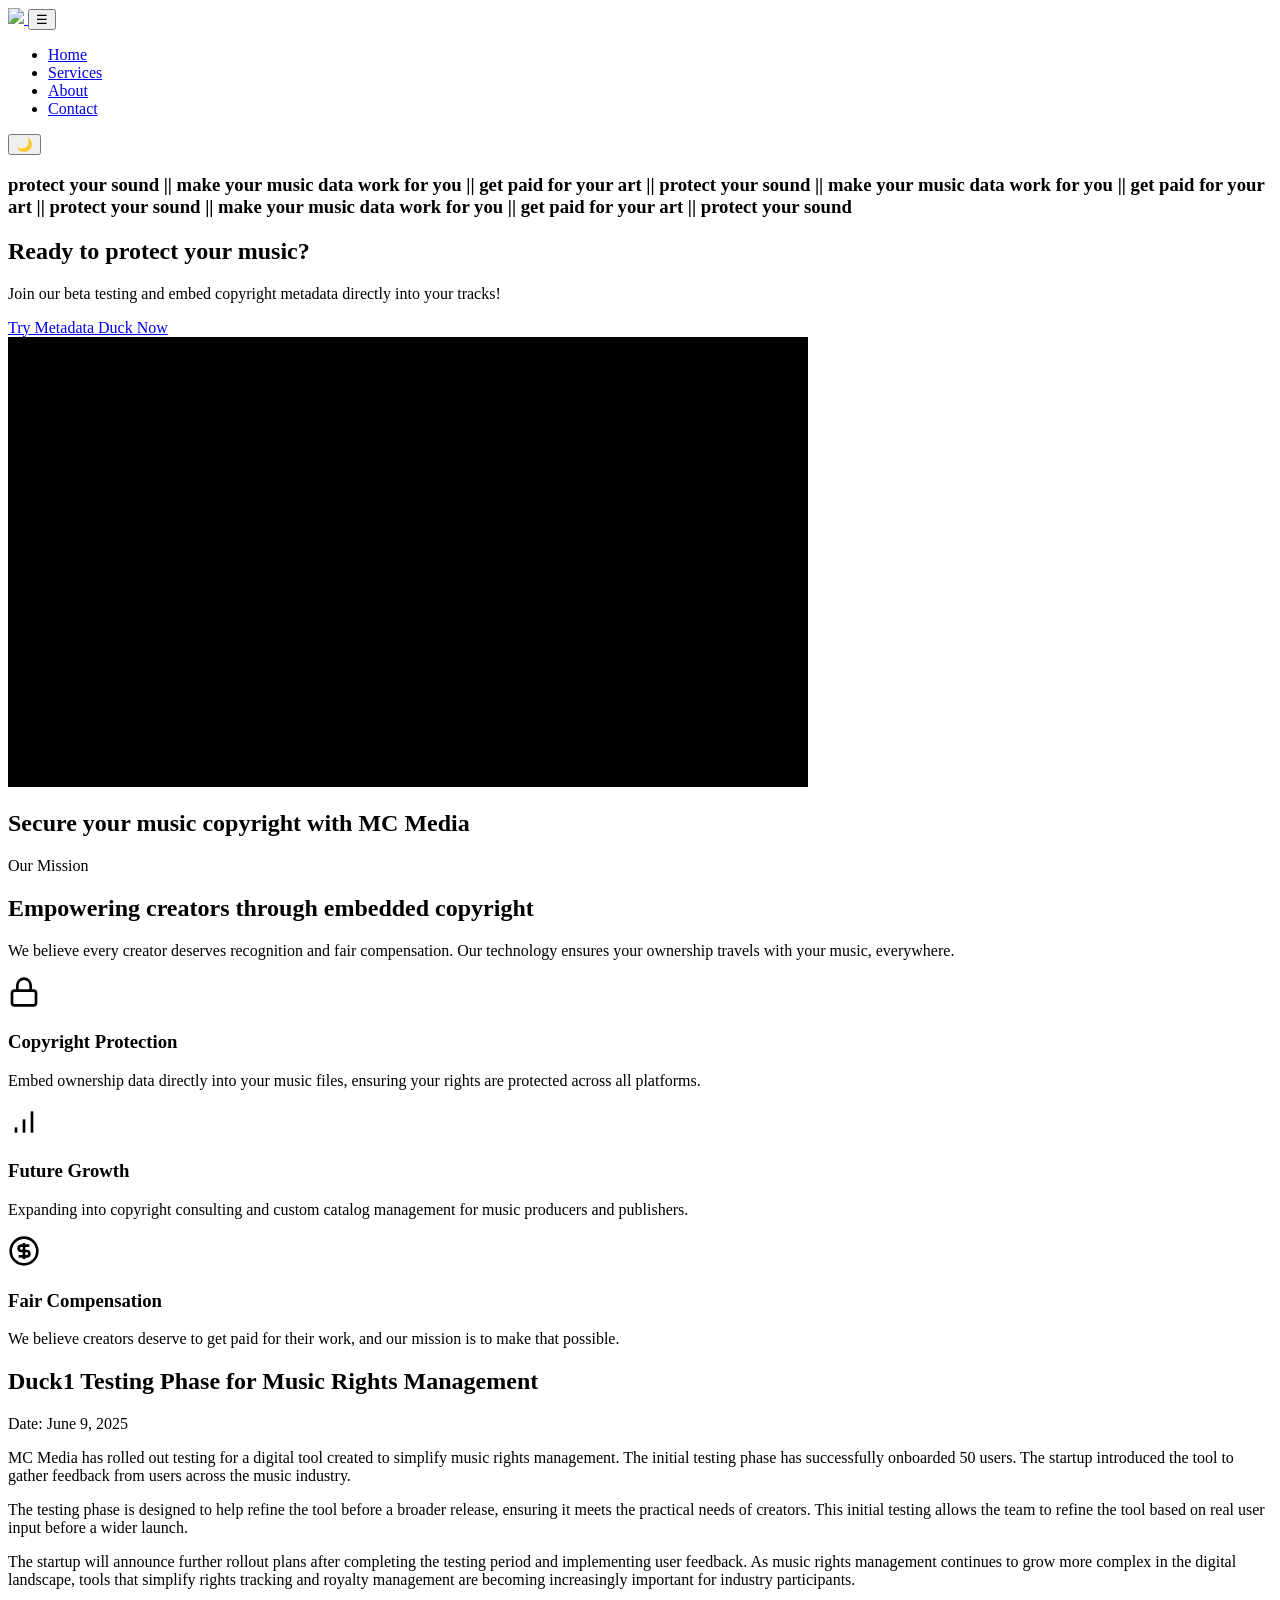
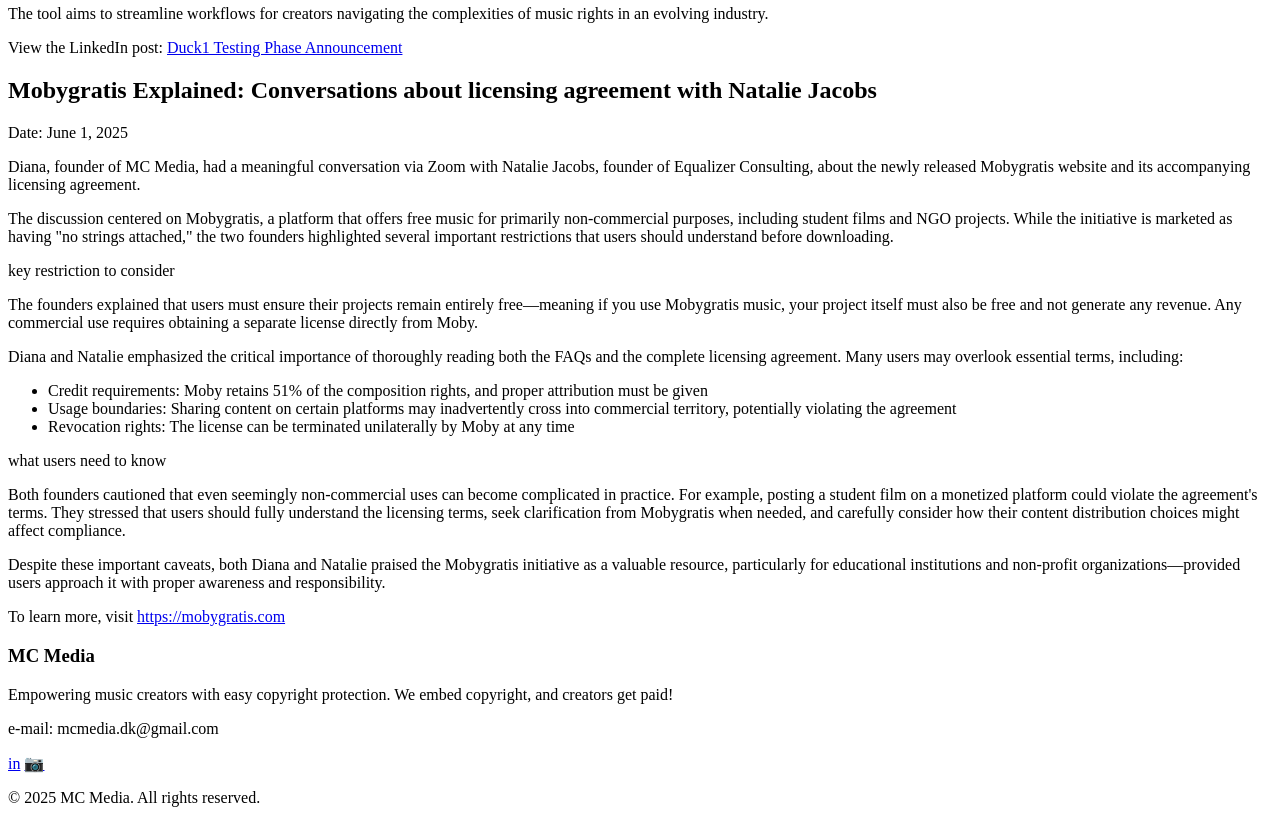
==== index.html @ a7edbc84 "Update index.html updated dynamic bar's text" ====
<!DOCTYPE html>
<html>
<head>
<meta charset="UTF-8"/>
<meta name="viewport" content="width=device-width, initial-scale=1.0"/>
<link rel="stylesheet" href="style.css"/>
<title>Home - MC Media</title>
<script>
  (function() {
    const savedTheme = localStorage.getItem('theme') || 'dark';
    if (savedTheme === 'light') {
      document.documentElement.classList.add('light-mode');
    }
  })();
</script>
</head>
<body class="spa-mode">
    <nav>
        <div class="nav-container">
            <a href="index.html" class="logo" id="logoLink">
                <img src="images/mcmedialogo.png" class="logo-image">
            </a>
            <button class="mobile-menu-btn" aria-label="Toggle menu">&#9776;</button>
            <div class="nav-right">
                <ul class="nav-links">
                    <li><a href="index.html" class="nav-link active" data-page="home">Home</a></li>
                    <li><a href="pages/services.html" class="nav-link">Services</a></li>
                    <li><a href="pages/about.html" class="nav-link">About</a></li>
                    <li><a href="pages/contact.html" class="nav-link">Contact</a></li>
                </ul>
                <button id="themeToggle">🌙</button>
            </div>
        </div>
    </nav>

    <!-- Sticky Banner with Animation -->
    <div class="sticky-banner">
        <h3>protect your sound || make your music data work for you || get paid for your art || protect your sound || make your music data work for you || get paid for your art || protect your sound || make your music data work for you || get paid for your art || protect your sound </h3>
    </div>

    <!-- Home Page -->
    <section id="home" class="page-section active">
        <!-- App Banner Section -->
        <div class="app-banner app-banner-top">
            <div class="app-banner-content">
                <h2>Ready to protect your music?</h2>
                <p> Join our beta testing and embed copyright metadata directly into your tracks!</p>
                <a href="https://app.mcmedia.tech" class="app-banner-btn" target="_blank">Try Metadata Duck Now</a>
            </div>
        </div>

        <!-- Main Hero with Video -->
        <div class="main-hero" id="mainHero">
            <!-- Video Background - NO CONTROLS -->
            <video 
                id="heroVideo"
                class="hero-video-background"
                autoplay
                loop 
                playsinline
                preload="auto"
                muted
                defaultMuted
                webkit-playsinline
                x5-playsinline
                poster="data:image/svg+xml,%3Csvg xmlns='http://www.w3.org/2000/svg' width='800' height='450' viewBox='0 0 800 450'%3E%3Crect width='800' height='450' fill='%23000'/%3E%3C/svg%3E"
            >
                <source src="https://raw.githubusercontent.com/marycrisostomo/mc-media-website/main/INTRO_RAW.mp4" type="video/mp4">
                <source src="https://github.com/marycrisostomo/mc-media-website/raw/main/INTRO_RAW.mp4" type="video/mp4">
                <source src="https://assets.codepen.io/3364143/710-2.mp4" type="video/mp4">
                Your browser does not support the video tag.
            </video>
            
            <!-- Video Text Overlay -->
            <div class="video-text-overlay">
                <h2>
                    <span class="line1">Secure your music</span>
                    <span class="line2">copyright with MC Media</span>
                </h2>
            </div>
            
            <!-- Video Fallback Content -->
            <div class="video-fallback" id="videoFallback">
                <!-- Empty fallback - no text content -->
            </div>
            
            <!-- Video Overlay -->
            <div class="video-overlay"></div>
        </div>

        <!-- Improved Mission Section -->
        <div class="mission-section-new">
            <div class="mission-container-new">
                <div class="mission-intro">
                    <span class="mission-label">Our Mission</span>
                    <h2>Empowering creators through embedded copyright</h2>
                    <p class="mission-subtitle">We believe every creator deserves recognition and fair compensation. Our technology ensures your ownership travels with your music, everywhere.</p>
                </div>
                <div class="mission-features">
                    <div class="mission-feature">
                        <div class="feature-icon-wrapper">
                            <svg width="32" height="32" viewBox="0 0 24 24" fill="none" stroke="currentColor" stroke-width="2">
                                <rect x="3" y="11" width="18" height="11" rx="2" ry="2"></rect>
                                <path d="M7 11V7a5 5 0 0 1 10 0v4"></path>
                            </svg>
                        </div>
                        <div class="feature-content">
                            <h3>Copyright Protection</h3>
                            <p>Embed ownership data directly into your music files, ensuring your rights are protected across all platforms.</p>
                        </div>
                    </div>
                    <div class="mission-feature">
                        <div class="feature-icon-wrapper">
                            <svg width="32" height="32" viewBox="0 0 24 24" fill="none" stroke="currentColor" stroke-width="2">
                                <line x1="12" y1="20" x2="12" y2="10"></line>
                                <line x1="18" y1="20" x2="18" y2="4"></line>
                                <line x1="6" y1="20" x2="6" y2="16"></line>
                            </svg>
                        </div>
                        <div class="feature-content">
                            <h3>Future Growth</h3>
                            <p>Expanding into copyright consulting and custom catalog management for music producers and publishers.</p>
                        </div>
                    </div>
                    <div class="mission-feature">
                        <div class="feature-icon-wrapper">
                            <svg width="32" height="32" viewBox="0 0 24 24" fill="none" stroke="currentColor" stroke-width="2">
                                <circle cx="12" cy="12" r="10"></circle>
                                <path d="M16 8h-6a2 2 0 1 0 0 4h4a2 2 0 1 1 0 4H8"></path>
                                <path d="M12 18V6"></path>
                            </svg>
                        </div>
                        <div class="feature-content">
                            <h3>Fair Compensation</h3>
                            <p>We believe creators deserve to get paid for their work, and our mission is to make that possible.</p>
                        </div>
                    </div>
                </div>
            </div>
        </div>

        <!-- Cassette Tape Section with Extended Black Background (HIDDEN) -->
        <div class="cassette-section" style="display: none;">
            <div class="cassette-container">
                <div class="cassette-player">
                    <!-- White Label with Filter Buttons -->
                    <div class="cassette-label">
                        <div class="cassette-controls">
                        <button class="cassette-button active" data-category="all">All</button>
                        <button class="cassette-button" data-category="blog">Blog</button>
                        <button class="cassette-button" data-category="projects">Projects</button>
                        <button class="cassette-button" data-category="talks">Talks</button>
                    </div>
                    </div>

                    <!-- No Content Messages -->
                    <div id="noBlogMessage" class="no-content-message">
                        <h3>No blog content available yet</h3>
                        <p>Check back soon for blog posts and articles.</p>
                    </div>

                    <div id="noProjectsMessage" class="no-content-message">
                        <h3>No projects content available yet</h3>
                        <p>Check back soon for project updates.</p>
                    </div>

                    <div id="noTalksMessage" class="no-content-message">
                        <h3>No talks content available yet</h3>
                        <p>Check back soon for talks and presentations.</p>
                    </div>

                    <!-- Cassette Content - Tracks (REMOVED PODCAST AND SYMPHONIC) -->
                    <div class="cassette-content">
                        <!-- Projects Content -->
                        <div class="cassette-track projects-content" data-target="duck1">
                            <div class="track-number">1</div>
                            <div class="track-info">
                                <h3>Duck1 Testing Phase for Music Rights Management</h3>
                                <p>Our latest project enters testing phase</p>
                            </div>
                            <span class="track-category">Projects</span>
                        </div>

                        <!-- Talks Content -->
                        <div class="cassette-track talks-content" data-target="mobygratis">
                            <div class="track-number">2</div>
                            <div class="track-info">
                                <h3>Mobygratis Explained: Conversations about licensing agreement with Natalie Jacobs</h3>
                                <p>Understanding creative commons in music</p>
                            </div>
                            <span class="track-category">Talks</span>
                        </div>
                    </div>
                </div>
            </div>
        </div>

        
    </section>


    <!-- Duck1 Testing Page -->
    <section id="duck1" class="page-section">
        <div class="duck1-page">
            <div class="duck1-header">
                <h1 class="duck1-title">Duck1 Testing Phase for Music Rights Management</h1>
                <div class="duck1-date">Date: June 9, 2025</div>
            </div>

            <div class="duck1-content">
                <div class="duck1-article">
                    <p>MC Media has rolled out testing for a digital tool created to simplify music rights management. The initial testing phase has successfully onboarded 50 users. The startup introduced the tool to gather feedback from users across the music industry.</p>
                    
                    <p>The testing phase is designed to help refine the tool before a broader release, ensuring it meets the practical needs of creators. This initial testing allows the team to refine the tool based on real user input before a wider launch.</p>
                    
                    <p>The startup will announce further rollout plans after completing the testing period and implementing user feedback. As music rights management continues to grow more complex in the digital landscape, tools that simplify rights tracking and royalty management are becoming increasingly important for industry participants.</p>
                    
                    <p>The tool aims to streamline workflows for creators navigating the complexities of music rights in an evolving industry.</p>
                    
                    <div class="linkedin-fallback">
                        <p>View the LinkedIn post: <a href="https://www.linkedin.com/posts/mcmedia-dk_musicrights-duck1-prototypetesting-activity-7337811294814662656-rbC1/?utm_source=share&utm_medium=member_desktop&rcm=ACoAADw4yCEBu9CLEKV_OvQoh8YBkyJTYCiERP8" target="_blank">Duck1 Testing Phase Announcement</a></p>
                    </div>
                </div>
            </div>
    </section>

    <!-- Mobygratis Page -->
    <section id="mobygratis" class="page-section">
        <div class="mobygratis-page">
            <div class="mobygratis-header">
                <h1 class="mobygratis-title">Mobygratis Explained: Conversations about licensing agreement with Natalie Jacobs</h1>
                <div class="mobygratis-date">Date: June 1, 2025</div>
            </div>

            <div class="mobygratis-content">
                <div class="mobygratis-article">
                    <p>Diana, founder of MC Media, had a meaningful conversation via Zoom with Natalie Jacobs, founder of Equalizer Consulting, about the newly released Mobygratis website and its accompanying licensing agreement.</p>
                    
                    <p>The discussion centered on Mobygratis, a platform that offers free music for primarily non-commercial purposes, including student films and NGO projects. While the initiative is marketed as having "no strings attached," the two founders highlighted several important restrictions that users should understand before downloading.</p>
                    
                    <div class="section-heading">key restriction to consider</div>
                    
                    <p>The founders explained that users must ensure their projects remain entirely free—meaning if you use Mobygratis music, your project itself must also be free and not generate any revenue. Any commercial use requires obtaining a separate license directly from Moby.</p>
                    
                    <p>Diana and Natalie emphasized the critical importance of thoroughly reading both the FAQs and the complete licensing agreement. Many users may overlook essential terms, including:</p>
                    
                    <ul>
                        <li>Credit requirements: Moby retains 51% of the composition rights, and proper attribution must be given</li>
                        <li>Usage boundaries: Sharing content on certain platforms may inadvertently cross into commercial territory, potentially violating the agreement</li>
                        <li>Revocation rights: The license can be terminated unilaterally by Moby at any time</li>
                    </ul>
                    
                    <div class="section-heading">what users need to know</div>
                    
                    <p>Both founders cautioned that even seemingly non-commercial uses can become complicated in practice. For example, posting a student film on a monetized platform could violate the agreement's terms. They stressed that users should fully understand the licensing terms, seek clarification from Mobygratis when needed, and carefully consider how their content distribution choices might affect compliance.</p>
                    
                    <p>Despite these important caveats, both Diana and Natalie praised the Mobygratis initiative as a valuable resource, particularly for educational institutions and non-profit organizations—provided users approach it with proper awareness and responsibility.</p>
                    
                    <p class="mobygratis-link">To learn more, visit <a href="https://mobygratis.com" target="_blank">https://mobygratis.com</a></p>
                </div>
            </div>
          
    </section>

        <!-- Footer -->
        <div class="white-footer">
            <div class="footer-content">
                <div class="footer-about">
                    <h3>MC Media</h3>
                    <p>Empowering music creators with easy copyright protection. We embed copyright, and creators get paid!</p>
                    <p>e-mail: mcmedia.dk@gmail.com</p>
                    <div class="social-links">
                        <a href="https://www.linkedin.com/company/mcmedia-dk/posts/?feedView=all" target="_blank" aria-label="LinkedIn">in</a>
                        <a href="https://www.instagram.com/musicrightscl" target="_blank" aria-label="Instagram">📷</a>
                    </div>
                </div>
                <div class="footer-bottom">
                    <p>&copy; 2025 MC Media. All rights reserved.</p>
                </div>
            </div>
        </div>


    <!-- Back to Home Button (Hidden on Home Page) -->
    <button class="back-to-home" id="backToHome" style="display: none;">← Back to Home</button>
    <script src="scripts.js"></script>
</body>
</html>
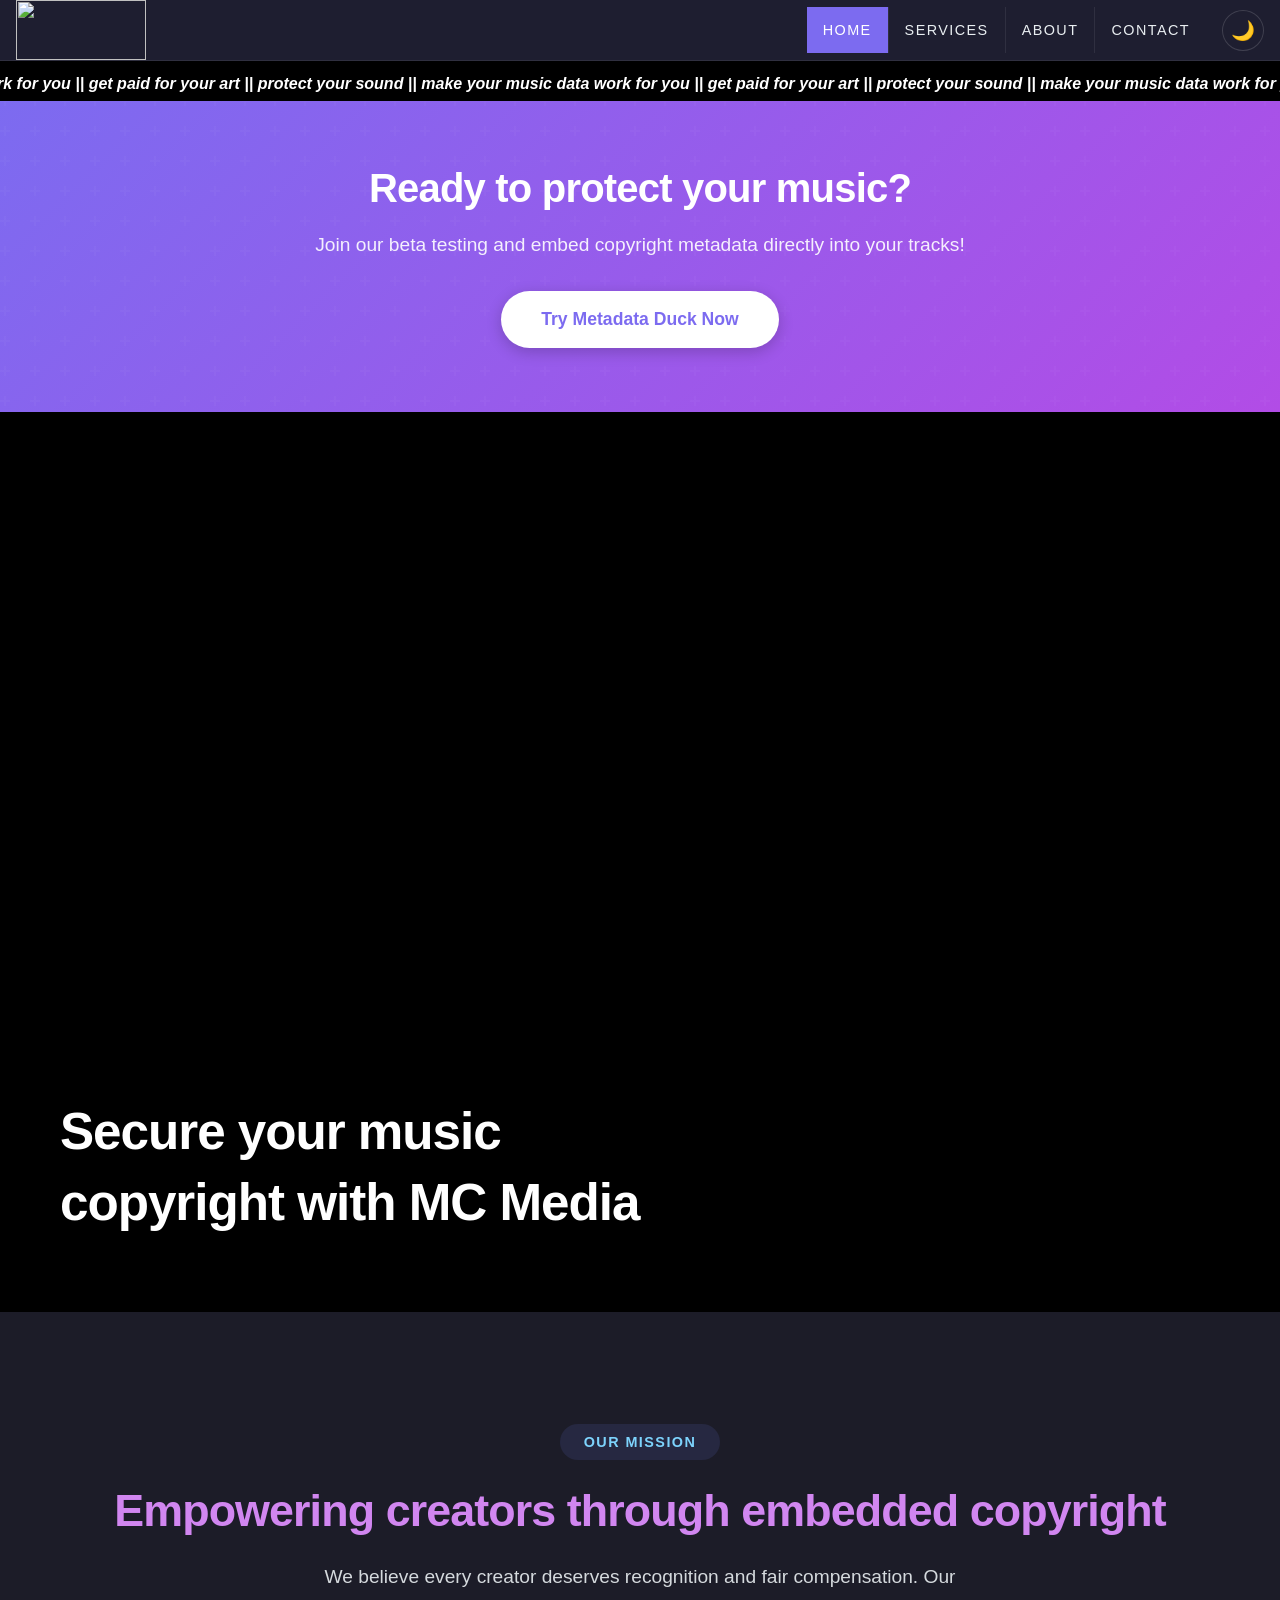
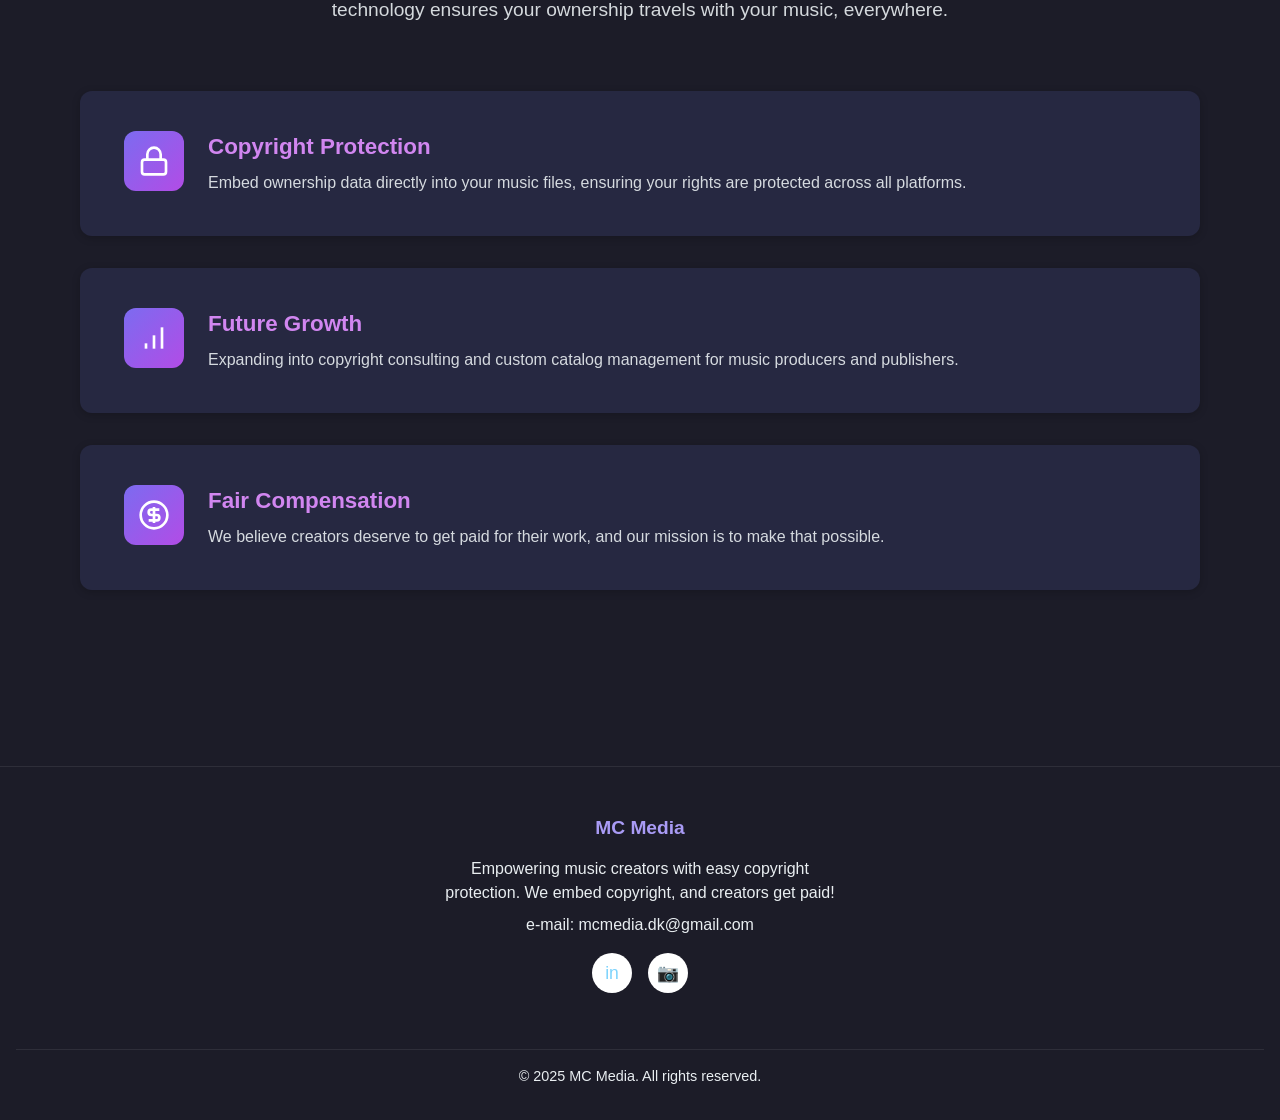
==== commit 49d142e6: "Update index.html adding correct social media icons" ====
--- a/index.html
+++ b/index.html
@@ -4,6 +4,7 @@
 <meta charset="UTF-8"/>
 <meta name="viewport" content="width=device-width, initial-scale=1.0"/>
 <link rel="stylesheet" href="style.css"/>
+<link rel="stylesheet" href="https://cdnjs.cloudflare.com/ajax/libs/font-awesome/6.5.0/css/all.min.css">
 <title>Home - MC Media</title>
 <script>
   (function() {
--- a/style.css
+++ b/style.css
@@ -0,0 +1,2487 @@
+
+       :root {
+            
+    /* ======================================
+                    COLORS
+       ====================================== */
+    --main-color: #1c1c28;
+    --card-color:  #262841;
+    --article-bg-color: #1c1c28;
+    --founder-card-bg-color: #3b3470;
+    --network-logo-bg-color: #e9eef1;
+    /*text*/
+    --text-color:#e9eef1;
+    --bigtitle-color: #d186f0;
+    --title-color:  #a99bf5;
+    --date-color: #7dd3fc;
+    --container-color: #262841;
+    /*buttons*/
+    --button-color: #262841;
+    --button-hover-color: #181526;
+    --button-text-color: #e9eef1;
+    /*links*/
+    --link-color: #262841;
+    --link-a-color: #7dd3fc;
+    --link-a-hover-color: #7c6bf0;
+    /*details*/
+    --divider-color: rgba(233,238,241,0.2);
+    /*borders & shadows*/
+    --border-color: rgba(255,255,255,0.08);
+    --border-color-strong: rgba(255,255,255,0.15);
+    --shadow-card: 0 2px 8px rgba(0,0,0,0.2);
+    --shadow-md: 0 4px 12px rgba(0,0,0,0.25);
+    --shadow-lg: 0 8px 24px rgba(0,0,0,0.3);
+    /*nav*/
+    --nav-bg: #1e1e30;
+    --nav-text: #e9eef1;
+
+
+    /* Variables for light mode */
+body.light-mode {
+    --main-color: #f8f9fc;
+    --card-color: #ffffff;
+    --article-bg-color:#f8f9fc;
+    --founder-card-bg-color: #f0edff;
+    --network-logo-bg-color: #e9eef1;
+    /*text*/
+    --text-color:#1e1b3a;
+    --bigtitle-color: #6d28d9;
+    --title-color:  #4338ca;
+    --date-color: #0369a1;
+    --container-color: #f0edff;
+    /*buttons*/
+    --button-color: #6d28d9;
+    --button-hover-color: #5b21b6;
+    --button-text-color: #ffffff;
+    /*links*/
+    --link-color: #1e1b3a;
+    --link-a-color: #2563eb;
+    --link-a-hover-color: #7c6bf0;
+    /*details*/
+    --divider-color: rgba(0,0,0,0.1);
+    /*borders & shadows*/
+    --border-color: rgba(0,0,0,0.08);
+    --border-color-strong: rgba(0,0,0,0.12);
+    --shadow-card: 0 1px 3px rgba(0,0,0,0.06), 0 1px 2px rgba(0,0,0,0.04);
+    --shadow-md: 0 4px 12px rgba(0,0,0,0.08);
+    --shadow-lg: 0 8px 24px rgba(0,0,0,0.1);
+    /*nav*/
+    --nav-bg: #ffffff;
+    --nav-text: #1e1b3a;
+}
+
+/* Style du bouton theme toggle */
+#themeToggle {
+    background: none;
+    border: 1px solid var(--border-color-strong);
+    font-size: 1.2rem;
+    cursor: pointer;
+    padding: 0.5rem;
+    border-radius: 50%;
+    transition: all 0.3s ease;
+    margin-left: 1rem;
+}
+
+#themeToggle:hover {
+    background: var(--border-color-strong);
+    transform: scale(1.1);
+}
+
+body.light-mode #themeToggle {
+    border-color: var(--border-color-strong);
+}
+
+body.light-mode #themeToggle:hover {
+    background: #f0f0f0;
+}
+
+        }
+        /* ======================================
+            GLOBAL STYLES & RESET
+           ====================================== */
+        * {
+            margin: 0;
+            padding: 0;
+            box-sizing: border-box;
+        }
+
+        body {
+            font-family: 'Helvetica Neue', Helvetica, Arial, sans-serif;
+            background: var(--main-color);
+            color: var(--text-color);
+            line-height: 1.4;
+            overflow-x: hidden;
+        }
+
+        /* ======================================
+           HEADER - NAVIGATION
+           ====================================== */
+    
+           nav {
+            position: fixed;
+            top: 0;
+            width: 100%;
+            background: var(--nav-bg);
+            z-index: 1000;
+            border-bottom: 1px solid var(--border-color);
+            box-shadow: var(--shadow-card);
+        }
+        body.light-mode nav{
+                background: var(--nav-bg);
+            }
+        .nav-container {
+            max-width: 1400px;
+            margin: 0 auto;
+            padding: 0 1rem;
+            display: flex;
+            justify-content: space-between;
+            align-items: center;
+            height: 60px;
+        }
+
+        .nav-right {
+            display: flex;
+            align-items: center;
+            gap: 0;
+        }
+
+        .logo {
+            font-size: 1.4rem;
+            font-weight: 700;
+            color: var(--nav-text);
+            text-decoration: none;
+            letter-spacing: -0.02em;
+        }
+
+        .nav-links {
+            display: flex;
+            list-style: none;
+            gap: 0;
+            margin: 0;
+            padding: 0;
+        }
+
+        .nav-links li {
+            position: relative;
+        }
+
+        .nav-links a {
+            text-decoration: none;
+            color: var(--nav-text);
+            font-weight: 400;
+            font-size: 0.9rem;
+            text-transform: uppercase;
+            letter-spacing: 0.1em;
+            padding: 0.8rem 1rem;
+            display: block;
+            transition: background 0.2s ease, color 0.2s ease;
+            border-left: 1px solid var(--border-color);
+        }
+
+        .nav-links li:first-child a {
+            border-left: none;
+        }
+
+        .nav-links a:hover,
+        .nav-links a.active {
+            background: var(--link-a-hover-color);
+            color: #ffffff;
+        }
+
+        /* Mobile menu button */
+        .mobile-menu-btn {
+            display: none;
+            background: none;
+            border: none;
+            font-size: 1.5rem;
+            cursor: pointer;
+            padding: 0.5rem;
+        }
+
+        /* ======================================
+           MAIN - HERO SECTION
+           ====================================== */
+/* Page sections (for body spa we use the first one system with a single page and for standalone we use display block) */
+
+
+        /* Mode SPA (index.html) */
+     body.spa-mode .page-section {
+        display: none;
+    }
+    body.spa-mode .page-section.active {
+        display: block;
+    }
+
+    /* Mode standalone (autres pages) */
+    body.standalone-mode .page-section {
+        display: block;
+        margin-top: 60px;
+    }
+
+        .main-hero {
+            position: relative;
+            height: 100vh;
+            width: 100%;
+            display: flex;
+            align-items: center;
+            justify-content: center;
+            overflow: hidden;
+            background: #000;
+            margin-top: 0;
+        }
+
+        /* When no banner before hero */
+        .main-hero.with-nav-margin {
+            margin-top: 60px;
+        }
+
+        .hero-video-background {
+            position: absolute;
+            top: 0;
+            left: 0;
+            width: 100%;
+            height: 100%;
+            object-fit: cover;
+            z-index: 1;
+            -webkit-user-select: none;
+            -moz-user-select: none;
+            -ms-user-select: none;
+            user-select: none;
+            -webkit-tap-highlight-color: transparent;
+            pointer-events: none;
+        }
+
+        /* Video Text Overlay - FIXED TO SHOW ONLY 2 LINES */
+        .video-text-overlay {
+            position: absolute;
+            bottom: 80px;
+            left: 60px;
+            color: white;
+            text-align: left;
+            z-index: 4;
+            max-width: 500px;
+        }
+
+        .video-text-overlay h2 {
+            font-size: 3.2rem;
+            font-weight: 700;
+            line-height: 1.1;
+            letter-spacing: -0.02em;
+            text-shadow: 2px 2px 8px rgba(0, 0, 0, 0.7);
+            display: flex;
+            flex-direction: column;
+            white-space: nowrap;
+        }
+
+        .video-text-overlay .line1 {
+            display: block;
+            margin-bottom: 0.3em;
+        }
+
+        .video-text-overlay .line2 {
+            display: block;
+        }
+
+        /* ======================================
+           STICKY BANNER WITH ANIMATION
+           ====================================== */
+        .sticky-banner {
+            text-align: center;
+            margin: 0;
+            padding: 0;
+            background: #000;
+            color: white;
+            height: 41px;
+            display: flex;
+            align-items: center;
+            justify-content: center;
+            overflow: hidden;
+            position: fixed;
+            top: 60px;
+            left: 0;
+            right: 0;
+            z-index: 998;
+            width: 100vw;
+        }
+
+        .sticky-banner h3 {
+            font-size: 1rem;
+            font-weight: 600;
+            margin: 0;
+            font-style: italic;
+            white-space: nowrap;
+            animation: slideRight 20s linear infinite;
+            line-height: 41px;
+            height: 41px;
+            display: block;
+            padding-top: 3px;
+        }
+
+        @keyframes slideRight {
+            0% { transform: translateX(-25%); }
+            100% { transform: translateX(25%); }
+        }
+
+        /* ======================================
+           APP BANNER SECTION
+           ====================================== */
+        .app-banner {
+            background: linear-gradient(135deg, #7c6bf0 0%, #b24ce6 100%);
+            padding: 4rem 2rem;
+            text-align: center;
+            position: relative;
+            overflow: hidden;
+        }
+
+        .app-banner-top {
+            margin-top: 96px;
+        }
+
+       .app-banner-page {
+           margin-top: 55px;
+       }
+
+        .app-banner::before {
+            content: '';
+            position: absolute;
+            top: 0;
+            left: 0;
+            right: 0;
+            bottom: 0;
+            background: url("data:image/svg+xml,%3Csvg width='60' height='60' viewBox='0 0 60 60' xmlns='http://www.w3.org/2000/svg'%3E%3Cg fill='none' fill-rule='evenodd'%3E%3Cg fill='%23ffffff' fill-opacity='0.05'%3E%3Cpath d='M36 34v-4h-2v4h-4v2h4v4h2v-4h4v-2h-4zm0-30V0h-2v4h-4v2h4v4h2V6h4V4h-4zM6 34v-4H4v4H0v2h4v4h2v-4h4v-2H6zM6 4V0H4v4H0v2h4v4h2V6h4V4H6z'/%3E%3C/g%3E%3C/g%3E%3C/svg%3E");
+            opacity: 0.5;
+        }
+
+        .app-banner-content {
+            position: relative;
+            z-index: 1;
+            max-width: 800px;
+            margin: 0 auto;
+        }
+
+        .app-banner h2 {
+            font-size: 2.5rem;
+            font-weight: 700;
+            color: #fff;
+            margin-bottom: 1rem;
+            letter-spacing: -0.02em;
+        }
+
+        .app-banner p {
+            font-size: 1.2rem;
+            color: rgba(255, 255, 255, 0.9);
+            margin-bottom: 2rem;
+        }
+
+        .app-banner-btn {
+            display: inline-block;
+            background: #fff;
+            color: #7c6bf0;
+            padding: 1rem 2.5rem;
+            font-size: 1.1rem;
+            font-weight: 600;
+            text-decoration: none;
+            border-radius: 50px;
+            transition: all 0.3s ease;
+            box-shadow: 0 4px 15px rgba(0, 0, 0, 0.2);
+        }
+
+        .app-banner-btn:hover {
+            transform: translateY(-3px);
+            box-shadow: 0 8px 25px rgba(0, 0, 0, 0.3);
+            background: #f0f0f0;
+        }
+
+        /* ======================================
+           IMPROVED MISSION SECTION - NEW DESIGN
+           ====================================== */
+        .mission-section-new {
+            background: var(--main-color);
+            padding: 7rem 0;
+            width: 100%;
+        }
+
+        .mission-container-new {
+            max-width: 1200px;
+            margin: 0 auto;
+            padding: 0 2.5rem;
+        }
+
+        .mission-intro {
+            text-align: center;
+            margin-bottom: 4rem;
+        }
+
+        .mission-label {
+            display: inline-block;
+            background: var(--card-color);
+            color: var(--link-a-color);
+            padding: 0.5rem 1.5rem;
+            border-radius: 50px;
+            font-size: 0.9rem;
+            font-weight: 600;
+            text-transform: uppercase;
+            letter-spacing: 0.1em;
+            margin-bottom: 1.5rem;
+        }
+
+        .mission-intro h2 {
+            font-size: 2.8rem;
+            font-weight: 700;
+            color: var(--bigtitle-color);
+            margin-bottom: 1.5rem;
+            letter-spacing: -0.02em;
+            line-height: 1.2;
+        }
+
+        .mission-subtitle {
+            font-size: 1.2rem;
+            color: var(--text-color);
+            max-width: 700px;
+            margin: 0 auto;
+            line-height: 1.7;
+            opacity: 0.9;
+        }
+
+        .mission-features {
+            display: flex;
+            flex-direction: column;
+            gap: 2rem;
+        }
+
+        .mission-feature {
+            display: flex;
+            align-items: flex-start;
+            gap: 1.5rem;
+            background: var(--card-color);
+            padding: 2.5rem;
+            border-radius: 12px;
+            transition: all 0.3s ease;
+            border-left: 4px solid transparent;
+            box-shadow: var(--shadow-card);
+        }
+
+        .mission-feature:hover {
+            transform: translateX(10px);
+            border-left-color: var(--link-a-color);
+            box-shadow: var(--shadow-md);
+        }
+
+        .feature-icon-wrapper {
+            flex-shrink: 0;
+            width: 60px;
+            height: 60px;
+            background: linear-gradient(135deg, #7c6bf0 0%, #b24ce6 100%);
+            border-radius: 12px;
+            display: flex;
+            align-items: center;
+            justify-content: center;
+            color: #fff;
+        }
+
+        .feature-content h3 {
+            font-size: 1.4rem;
+            font-weight: 600;
+            color: var(--bigtitle-color);
+            margin-bottom: 0.5rem;
+        }
+
+        .feature-content p {
+            font-size: 1rem;
+            line-height: 1.6;
+            color: var(--text-color);
+            opacity: 0.9;
+        }
+
+        /* ======================================
+           SERVICES PAGE - NEW DESIGN
+           ====================================== */
+        .services-section-new {
+            background: var(--main-color);
+            padding: 7rem 0;
+            width: 100%;
+        }
+
+        .services-container-new {
+            max-width: 1200px;
+            margin: 0 auto;
+            padding: 0 2.5rem;
+        }
+
+        .services-intro {
+            text-align: center;
+            margin-bottom: 4rem;
+        }
+
+        .services-label {
+            display: inline-block;
+            background: var(--card-color);
+            color: var(--link-a-color);
+            padding: 0.5rem 1.5rem;
+            border-radius: 50px;
+            font-size: 0.9rem;
+            font-weight: 600;
+            text-transform: uppercase;
+            letter-spacing: 0.1em;
+            margin-bottom: 1.5rem;
+        }
+
+        .services-intro h2 {
+            font-size: 2.8rem;
+            font-weight: 700;
+            color: var(--bigtitle-color);
+            margin-bottom: 1.5rem;
+            letter-spacing: -0.02em;
+            line-height: 1.2;
+        }
+
+        .services-subtitle {
+            font-size: 1.2rem;
+            color: var(--text-color);
+            max-width: 700px;
+            margin: 0 auto;
+            line-height: 1.7;
+            opacity: 0.9;
+        }
+
+        .services-features {
+            display: flex;
+            flex-direction: column;
+            gap: 2rem;
+        }
+
+        .service-feature {
+            display: flex;
+            align-items: flex-start;
+            gap: 1.5rem;
+            background: var(--card-color);
+            padding: 2.5rem;
+            border-radius: 12px;
+            transition: all 0.3s ease;
+            border-left: 4px solid transparent;
+            box-shadow: var(--shadow-card);
+        }
+
+        .service-feature:hover {
+            transform: translateX(10px);
+            border-left-color: var(--link-a-color);
+            box-shadow: var(--shadow-md);
+        }
+
+        /* ======================================
+           ABOUT PAGE - NEW DESIGN
+           ====================================== */
+        .about-section-new {
+            background: var(--main-color);
+            padding: 7rem 0;
+            width: 100%;
+        }
+
+        .about-container-new {
+            max-width: 1200px;
+            margin: 0 auto;
+            padding: 0 2.5rem;
+        }
+
+        .about-intro {
+            text-align: center;
+            margin-bottom: 3rem;
+        }
+
+        .about-label {
+            display: inline-block;
+            background: var(--card-color);
+            color: var(--link-a-color);
+            padding: 0.5rem 1.5rem;
+            border-radius: 50px;
+            font-size: 0.9rem;
+            font-weight: 600;
+            text-transform: uppercase;
+            letter-spacing: 0.1em;
+            margin-bottom: 1.5rem;
+        }
+
+        .about-intro h2 {
+            font-size: 2.8rem;
+            font-weight: 700;
+            color: var(--bigtitle-color);
+            margin-bottom: 1.5rem;
+            letter-spacing: -0.02em;
+            line-height: 1.2;
+        }
+
+        .about-subtitle {
+            font-size: 1.2rem;
+            color: var(--text-color);
+            max-width: 800px;
+            margin: 0 auto;
+            line-height: 1.7;
+            opacity: 0.9;
+        }
+
+        .about-description {
+            background: var(--card-color);
+            padding: 2.5rem;
+            border-radius: 12px;
+            margin-bottom: 4rem;
+            border-left: 4px solid var(--link-a-color);
+            box-shadow: var(--shadow-card);
+        }
+
+        .about-description p {
+            font-size: 1.1rem;
+            line-height: 1.7;
+            color: var(--text-color);
+        }
+
+        /* ======================================
+           CONTACT PAGE - NEW DESIGN
+           ====================================== */
+        .contact-section-new {
+            background: var(--main-color);
+            padding: 7rem 0;
+            width: 100%;
+        }
+
+        .contact-container-new {
+            max-width: 1200px;
+            margin: 0 auto;
+            padding: 0 2.5rem;
+        }
+
+        .contact-intro {
+            text-align: center;
+            margin-bottom: 4rem;
+        }
+
+        .contact-label {
+            display: inline-block;
+            background: var(--card-color);
+            color: var(--link-a-color);
+            padding: 0.5rem 1.5rem;
+            border-radius: 50px;
+            font-size: 0.9rem;
+            font-weight: 600;
+            text-transform: uppercase;
+            letter-spacing: 0.1em;
+            margin-bottom: 1.5rem;
+        }
+
+        .contact-intro h2 {
+            font-size: 2.8rem;
+            font-weight: 700;
+            color: var(--bigtitle-color);
+            margin-bottom: 1.5rem;
+            letter-spacing: -0.02em;
+            line-height: 1.2;
+        }
+
+        .contact-subtitle {
+            font-size: 1.2rem;
+            color: var(--text-color);
+            max-width: 800px;
+            margin: 0 auto;
+            line-height: 1.7;
+            opacity: 0.9;
+        }
+
+        .contact-features {
+            display: grid;
+            grid-template-columns: repeat(2, 1fr);
+            gap: 2rem;
+            margin-bottom: 4rem;
+        }
+
+        .contact-feature {
+            display: flex;
+            align-items: flex-start;
+            gap: 1.5rem;
+            background: var(--card-color);
+            padding: 2.5rem;
+            border-radius: 12px;
+            transition: all 0.3s ease;
+            border-left: 4px solid transparent;
+            box-shadow: var(--shadow-card);
+        }
+
+        .contact-feature:hover {
+            transform: translateX(10px);
+            border-left-color: var(--link-a-color);
+            box-shadow: var(--shadow-md);
+        }
+
+        .contact-feature .feature-content p {
+            margin-bottom: 0.8rem;
+        }
+
+        .contact-form-wrapper {
+            max-width: 700px;
+            margin: 0 auto;
+        }
+
+        .contact-form-wrapper h3 {
+            text-align: center;
+            font-size: 1.8rem;
+            color: var(--bigtitle-color);
+            margin-bottom: 2rem;
+        }
+
+        /* Old mission section (kept for other pages) */
+        .mission-section {
+            background: var(--main-color);
+            padding: 5rem 0;
+            width: 100%;
+        }
+
+        .mission-container {
+            max-width: 1200px;
+            margin: 0 auto;
+            padding: 0 2rem;
+        }
+
+        .mission-header {
+            text-align: center;
+            margin-bottom: 3rem;
+        }
+
+        .mission-header h2 {
+            font-size: 2.2rem; /* SMALLER */
+            font-weight: 700;
+            color: var(--bigtitle-color);;
+            margin-bottom: 1rem;
+            letter-spacing: -0.02em;
+        }
+
+        .mission-divider {
+            width: 100px;
+            height: 3px;
+            background: var(--divider-color);
+            margin: 0 auto 2rem;
+        }
+
+        .mission-grid {
+            display: grid;
+            grid-template-columns: repeat(3, 1fr);
+            gap: 2rem;
+        }
+
+        .mission-card {
+            background: var(--card-color);
+            padding: 2.5rem 2rem;
+            border-radius: 8px;
+            text-align: center;
+            transition: all 0.3s ease;
+            box-shadow: var(--shadow-card);
+        }
+
+        .mission-card:hover {
+            transform: translateY(-5px);
+            box-shadow: var(--shadow-md);
+        }
+
+        .mission-icon {
+            font-size: 2.5rem;
+            margin-bottom: 1.5rem;
+        }
+
+        .mission-card h3 {
+            font-size: 1.3rem;
+            font-weight: 600;
+            margin-bottom: 1rem;
+            color: var(--title-color);
+        }
+
+        .mission-card p {
+            font-size: 1rem;
+            line-height: 1.6;
+            color: var(--text-color);
+        }
+
+        /* ======================================
+           BLACK & WHITE CASSETTE TAPE STYLING
+           ====================================== */
+        .cassette-section {
+            background: var(--main-color);
+            width: 100%;
+            padding: 3rem 0;
+            margin: 0;
+        }
+
+        .cassette-container {
+            max-width: 1400px;
+            margin: 0 auto;
+            padding: 0 1rem;
+        }
+
+        .cassette-player {
+            background: var(--card-color);
+            border-radius: 8px;
+            padding: 2rem;
+            margin-bottom: 0;
+            border: 1px solid var(--border-color);
+            position: relative;
+        }
+        body.light-mode .cassette-label{
+                background: rgb(128, 124, 242);
+            }
+        .cassette-label {
+            background: rgb(0, 0, 0);
+            border-radius: 4px;
+            padding: 1.5rem;
+            margin-bottom: 1.5rem;
+            border: 1px solid var(--border-color);
+            text-align: center;
+        }
+
+        .cassette-controls {
+            display: flex;
+            justify-content: center;
+            gap: 1.5rem;
+            margin-top: 0;
+            margin-bottom: 0;
+        }
+
+        .cassette-button {
+            padding: 10px 20px;
+            background: white;
+            color: #000;
+            border: 1px solid var(--border-color-strong);
+            border-radius: 4px;
+            cursor: pointer;
+            transition: all 0.3s ease;
+            font-size: 0.9rem;
+            font-weight: 500;
+        }
+
+        .cassette-button:hover {
+            background: #000;
+            color: white;
+            border: 1px solid white;
+        }
+
+        .cassette-button.active {
+            background: #000;
+            color: white;
+            border: 1px solid white;
+        }
+
+        .cassette-content {
+            display: grid;
+            grid-template-columns: 1fr;
+            gap: 1rem;
+        }
+
+        .cassette-track {
+            background: white;
+            border-radius: 4px;
+            padding: 1.2rem;
+            border: 1px solid var(--border-color);
+            cursor: pointer;
+            transition: all 0.2s ease;
+            display: flex;
+            align-items: center;
+        }
+
+        .cassette-track:hover {
+            background: #000;
+            color: white;
+        }
+
+        .cassette-track:hover .track-info h3,
+        .cassette-track:hover .track-info p {
+            color: white;
+        }
+
+        .track-number {
+            width: 24px;
+            height: 24px;
+            background: #000;
+            color: white;
+            border-radius: 50%;
+            display: flex;
+            align-items: center;
+            justify-content: center;
+            font-size: 0.8rem;
+            font-weight: bold;
+            margin-right: 1rem;
+            flex-shrink: 0;
+        }
+
+        .track-info {
+            flex: 1;
+        }
+
+        .track-info h3 {
+            font-size: 1rem;
+            font-weight: 500;
+            margin-bottom: 0.2rem;
+            color: #000;
+        }
+
+        .track-info p {
+            font-size: 0.85rem;
+            color: #000;
+            margin: 0;
+        }
+
+        .track-category {
+            display: inline-block;
+            font-size: 0.7rem;
+            font-weight: 600;
+            text-transform: uppercase;
+            letter-spacing: 0.05em;
+            padding: 3px 8px;
+            border-radius: 12px;
+            background: white;
+            color: #000;
+            border: 1px solid var(--border-color);
+        }
+
+        /* Category colors with brand outline */
+        .blog-content .track-category {
+            background: var(--link-a-hover-color);
+            color: white;
+            border: 2px solid var(--border-color-strong);
+            box-shadow: none;
+        }
+
+        .projects-content .track-category {
+            background: var(--link-a-hover-color);
+            color: white;
+            border: 2px solid var(--border-color-strong);
+            box-shadow: none;
+        }
+
+        .talks-content .track-category {
+            background: var(--link-a-hover-color);
+            color: white;
+            border: 2px solid var(--border-color-strong);
+            box-shadow: none;
+        }
+
+        .cassette-track:hover .track-category {
+            background: white;
+            color: #000;
+            border: 1px solid white;
+            box-shadow: none;
+        }
+
+        .no-content-message {
+            text-align: center;
+            padding: 2rem;
+            color: white;
+            font-style: italic;
+            display: none;
+        }
+
+        /* ======================================
+           RESTORED SERVICES PAGE - MISSION STYLE DESIGN
+           ====================================== */
+        .services-section {
+            background: var(--main-color);
+            padding: 8rem 0 4rem 0; /* Added space before heading */
+            width: 100%;
+        }
+
+        .services-container {
+            max-width: 1200px;
+            margin: 0 auto;
+            padding: 0 2rem;
+        }
+
+        .services-header {
+            text-align: center;
+            margin-bottom: 3rem;
+        }
+
+        .services-header h2 {
+            font-size: 2.2rem;
+            font-weight: 700;
+            color: var(--bigtitle-color);
+            margin-bottom: 1rem;
+            letter-spacing: -0.02em;
+        }
+
+        .services-divider {
+            width: 100px;
+            height: 3px;
+            background: var(--divider-color);
+            margin: 0 auto 2rem;
+        }
+
+        .services-grid {
+            display: grid;
+            grid-template-columns: repeat(2, 1fr);
+            gap: 2rem;
+        }
+
+        .service-card {
+            background: var(--card-color);
+            padding: 2.5rem 2rem;
+            border-radius: 8px;
+            text-align: center;
+            transition: all 0.3s ease;
+            box-shadow: var(--shadow-card);
+        }
+
+        .service-card:hover {
+            transform: translateY(-5px);
+            box-shadow: var(--shadow-md);
+        }
+
+        .service-icon {
+            font-size: 2.5rem;
+            margin-bottom: 1.5rem;
+        }
+
+        .service-card h3 {
+            font-size: 1.3rem;
+            font-weight: 600;
+            margin-bottom: 1rem;
+            color: var(--title-color);
+        }
+
+        .service-card p {
+            font-size: 1rem;
+            line-height: 1.6;
+            color: var(--text-color);
+        }
+
+        /* ======================================
+           ABOUT PAGE STYLES
+           ====================================== */
+        .about-section {
+            padding: 8rem 0 4rem 0; /* Added space before heading */
+            background: var(--main-color);
+        }
+
+        .about-content {
+            max-width: 900px;
+            margin: 0 auto;
+            padding: 0 1rem;
+        }
+
+        .about-header {
+            text-align: center;
+            margin-bottom: 3rem;
+        }
+
+        .about-header h2 {
+            font-size: 2.2rem; /* SMALLER */
+            font-weight: 700;
+            margin-bottom: 1rem;
+            color: var(--bigtitle-color);
+            letter-spacing: -0.02em;
+        }
+
+        .about-text {
+            font-size: 1.1rem;
+            line-height: 1.7;
+            margin-bottom: 2rem;
+            text-align: justify;
+        }
+
+        /* IMPROVED FOUNDERS SECTION - 3 COLUMN LAYOUT */
+        .founders-section h2 {
+            text-align: center;
+            margin-bottom: 3rem;
+            font-size: 2.2rem;
+            font-weight: 700;
+            color: var(--bigtitle-color);
+        }
+
+        .founders-grid {
+            display: grid;
+            grid-template-columns: repeat(4, 1fr);
+            gap: 2rem;
+            max-width: 1200px;
+            margin: 0 auto;
+        }
+
+        .founder-card {
+            display: flex;
+            flex-direction: column;
+            align-items: center;
+            text-align: center;
+            background: linear-gradient(135deg, var(--card-color) 0%, var(--founder-card-bg-color) 100%);
+            padding: 2rem;
+            border-radius: 12px;
+            border: 1px solid var(--border-color);
+            transition: all 0.3s ease;
+            box-shadow: var(--shadow-card);
+            height: 100%;
+        }
+
+        .founder-card:hover {
+            transform: translateY(-8px);
+            box-shadow: var(--shadow-lg);
+        }
+
+        .founder-image {
+            margin-bottom: 1.5rem;
+            width: 140px;
+            height: 140px;
+        }
+
+        .founder-image img {
+            width: 100%;
+            height: 100%;
+            object-fit: cover;
+            border-radius: 50%;
+            border: 1px solid var(--border-color);
+            box-shadow: 0 4px 10px rgba(0, 0, 0, 0.1);
+        }
+
+        .founder-info {
+            display: flex;
+            flex-direction: column;
+        }
+
+
+        .founder-info .title {
+           margin-top: auto;
+        }
+        .founder-info h3 {
+            font-size: 1.4rem;
+            font-weight: 600;
+            margin-bottom: 0.8rem;
+            color: var(--bigtitle-color);
+        }
+
+        .founder-info p {
+            margin-bottom: 0.5rem;
+            color: var(--text-color);
+            font-size: 0.95rem;
+        }
+
+        .founder-info .title {
+            font-weight: 600;
+            margin-bottom: 0.5rem;
+            color: var(--title-color); 
+            font-size: 1rem;
+        }
+
+        .founder-info .experience {
+            margin-bottom: 0.3rem;
+            color: var(--text-color);
+            font-size: 0.9rem;
+        }
+
+        /* ======================================
+           IMPROVED OUR NETWORK SECTION
+           ====================================== */
+           .partners-section {
+            margin: 4rem 0;
+            padding: 2rem 0;
+        }
+
+        .partners-section h2 {
+            text-align: center;
+            font-size: 2.2rem;
+            font-weight: 700;
+            color: var(--bigtitle-color);
+            margin-bottom: 2rem;
+            letter-spacing: -0.02em;
+        }
+
+        .partners-logos {
+            display: grid;
+            grid-template-columns: repeat(auto-fit, minmax(180px, 1fr));
+            gap: 2rem;
+            max-width: 1200px;
+            margin: 0 auto;
+            padding: 0 1rem;
+        }
+
+        .partners-logo {
+            background: transparent;
+            border: none;
+            border-radius: 8px;
+            padding: 1.5rem;
+            text-align: center;
+            transition: all 0.3s ease;
+            display: flex;
+            flex-direction: column;
+            align-items: center;
+            justify-content: center;
+        }
+
+        .partners-logo:hover {
+            transform: translateY(-5px);
+        }
+
+        .partners-logo-image {
+            width: 80px;
+            height: 80px;
+            object-fit: contain;
+            margin-bottom: 1rem;
+            border-radius: 8px;
+            background: var(--network-logo-bg-color);
+            padding: 8px;
+            box-shadow: 0 4px 8px rgba(0, 0, 0, 0.1);
+        }
+        .network-section {
+            margin: 4rem 0;
+            padding: 2rem 0;
+        }
+
+        .network-section h2 {
+            text-align: center;
+            font-size: 2.2rem;
+            font-weight: 700;
+            color: var(--bigtitle-color);
+            margin-bottom: 2rem;
+            letter-spacing: -0.02em;
+        }
+
+        .network-logos {
+            display: grid;
+            grid-template-columns: repeat(auto-fit, minmax(180px, 1fr));
+            gap: 2rem;
+            max-width: 1200px;
+            margin: 0 auto;
+            padding: 0 1rem;
+        }
+
+        .network-logo {
+            background: transparent;
+            border: none;
+            border-radius: 8px;
+            padding: 1.5rem;
+            text-align: center;
+            transition: all 0.3s ease;
+            display: flex;
+            flex-direction: column;
+            align-items: center;
+            justify-content: center;
+        }
+
+        .network-logo:hover {
+            transform: translateY(-5px);
+        }
+
+        .network-logo-image {
+            width: 80px;
+            height: 80px;
+            object-fit: contain;
+            margin-bottom: 1rem;
+            border-radius: 8px;
+            background: var(--network-logo-bg-color);
+            padding: 8px;
+            box-shadow: 0 4px 8px rgba(0, 0, 0, 0.1);
+        }
+
+        .logo-placeholder {
+            font-weight: 600;
+            font-size: 1rem;
+            margin-bottom: 0.5rem;
+            color: var(--title-color);
+        }
+
+        .logo-text {
+            font-size: 0.9rem;
+            line-height: 1.4;
+            color: var(--text-color);
+        }
+
+        /* Responsive adjustments for network section */
+        @media (max-width: 768px) {
+            .network-logos {
+                grid-template-columns: repeat(2, 1fr);
+                gap: 1.5rem;
+            }
+            
+            .network-logo {
+                padding: 1rem;
+            }
+            
+            .network-logo-image {
+                width: 60px;
+                height: 60px;
+            }
+        }
+
+        @media (max-width: 480px) {
+            .network-logos {
+                grid-template-columns: 1fr;
+            }
+            
+            .network-section h2 {
+                font-size: 1.8rem;
+            }
+        }
+
+         /* Responsive adjustments for partners section */
+        @media (max-width: 768px) {
+            .partners-logos {
+                grid-template-columns: repeat(2, 1fr);
+                gap: 1.5rem;
+            }
+
+            .partners-logo {
+                padding: 1rem;
+            }
+
+            .partners-logo-image {
+                width: 60px;
+                height: 60px;
+            }
+        }
+
+        @media (max-width: 480px) {
+            .partners-logos {
+                grid-template-columns: 1fr;
+            }
+
+            .partners-section h2 {
+                font-size: 1.8rem;
+            }
+        }
+
+        /* ======================================
+           CONTACT PAGE - SMALLER HEADING
+           ====================================== */
+        .contact-section {
+            padding: 8rem 0 4rem 0; /* Added space before heading */
+            background: var(--main-color);
+        }
+
+        .contact-header {
+            text-align: center;
+            margin-bottom: 3rem;
+            padding: 0 1rem;
+        }
+
+        .contact-header h2 {
+            font-size: 2.2rem; /* SMALLER */
+            font-weight: 700;
+            margin-bottom: 1rem;
+            color: var(--bigtitle-color);
+            letter-spacing: -0.02em;
+        }
+
+        .contact-header p {
+            font-size: 1.2rem;
+            color: var(--text-color);
+            max-width: 800px;
+            margin: 0 auto;
+            line-height: 1.6;
+        }
+
+        .contact-categories {
+            display: grid;
+            grid-template-columns: repeat(2, 1fr);
+            gap: 2rem;
+            max-width: 1200px;
+            margin: 0 auto 3rem;
+            padding: 0 1rem;
+        }
+
+        .contact-category {
+            background: var(--card-color);
+            padding: 2.5rem;
+            border-radius: 8px;
+            border: 1px solid var(--border-color);
+            box-shadow: var(--shadow-card);
+        }
+
+        .contact-category h3 {
+            font-size: 1.5rem;
+            font-weight: 600;
+            margin-bottom: 1.5rem;
+            color: var(title-color);
+            padding-bottom: 0.75rem;
+            border-bottom:3px solid var(--divider-color);
+        }
+
+        .contact-category p {
+            font-size: 1.05rem;
+            line-height: 1.6;
+            color: var(--text-color);
+            margin-bottom: 1rem;
+        }
+
+        .contact-form-container {
+            max-width: 700px;
+            margin: 0 auto;
+            background: var(--container-color);
+            padding: 3rem;
+            border: 1px solid var(--border-color-strong);
+            border-radius: 8px;
+        }
+
+        .contact-form {
+            display: flex;
+            flex-direction: column;
+            gap: 1.5rem;
+        }
+
+        .form-row {
+            display: flex;
+            gap: 1rem;
+        }
+
+        .form-group {
+            flex: 1;
+        }
+
+        .form-group label {
+            display: block;
+            font-weight: 500;
+            margin-bottom: 0.5rem;
+            color: var(--text-color);
+            font-size: 0.9rem;
+        }
+
+        .form-group input,
+        .form-group textarea {
+            width: 100%;
+            padding: 12px;
+            border: 1px solid var(--border-color-strong);
+            font-size: 1rem;
+            outline: none;
+            transition: border-color 0.3s ease;
+            border-radius: 4px;
+        }
+
+        .form-group input:focus,
+        .form-group textarea:focus {
+            border-color: var(--link-a-color);
+        }
+
+        .submit-btn {
+            background: var(--button-color);
+            color: var(--button-text-color);
+            padding: 15px 30px;
+            border: none;
+            font-size: 1rem;
+            font-weight: 500;
+            cursor: pointer;
+            transition: background-color 0.3s ease;
+            text-transform: uppercase;
+            letter-spacing: 0.05em;
+            border-radius: 4px;
+            margin-top: 1rem;
+        }
+
+        .submit-btn:hover {
+            background: var(--button-hover-color);
+        }
+
+        .form-status {
+            margin-top: 1rem;
+            padding: 12px;
+            border-radius: 4px;
+            display: none;
+        }
+
+        /* ======================================
+           CONTENT PAGES - SMALLER HEADINGS WITH SPACING
+           ====================================== */
+        .content-page {
+            padding: 8rem 0 4rem 0;
+            background: var(--main-color);
+        }
+
+        .content-header {
+            text-align: center;
+            margin-bottom: 3rem;
+            padding: 0 1rem;
+        }
+
+        .content-header h2 {
+            font-size: 2.2rem; /* SMALLER */
+            font-weight: 700;
+            margin-bottom: 1rem;
+            color: var(--bigtitle-color);
+            letter-spacing: -0.02em;
+            margin-top: 2rem; /* ADDED SPACING */
+        }
+
+        .content-header p {
+            font-size: 1.2rem;
+            color: var(--text-color);
+            max-width: 800px;
+            margin: 0 auto;
+            line-height: 1.6;
+        }
+
+        .content-grid {
+            display: grid;
+            grid-template-columns: 1fr;
+            gap: 2rem;
+            max-width: 900px;
+            margin: 0 auto;
+            padding: 0 1rem;
+        }
+
+        .content-article {
+            background: var(--card-color);
+            border-radius: 8px;
+            padding: 2.5rem;
+            border: 1px solid var(--border-color);
+            box-shadow: var(--shadow-card);
+            transition: all 0.3s ease;
+            margin-top: 1.5rem; /* ADDED SPACING */
+        }
+
+        .content-article:hover {
+            background: var(--link-a-hover-color);
+            color: white;
+            transform: translateY(-5px);
+        }
+
+        .content-article:hover h3,
+        .content-article:hover p {
+            color: white;
+        }
+
+        .content-article h3 {
+            font-size: 1.5rem;
+            font-weight: 600;
+            margin-bottom: 1rem;
+            color: var(--bigtitle-color);
+            margin-top: 1rem; /* ADDED SPACING */
+        }
+
+        .content-article p {
+            font-size: 1rem;
+            line-height: 1.6;
+            color: var(--text-color);
+            margin-bottom: 1rem;
+        }
+
+        /* ======================================
+           DUCK1 TESTING PAGE
+           ====================================== */
+        .duck1-page {
+            padding: 8rem 0 4rem 0;
+            background: var(--main-color);
+        }
+
+        .duck1-header {
+            text-align: center;
+            margin-bottom: 3rem;
+            padding: 0 1rem;
+        }
+
+        .duck1-title {
+            font-size: 2.2rem; /* SMALLER */
+            font-weight: 700;
+            color: var(--bigtitle-color);
+            margin-bottom: 1rem;
+            letter-spacing: -0.02em;
+            line-height: 1.1;
+            margin-top: 2rem; /* ADDED SPACING */
+        }
+
+        .duck1-date {
+            font-size: 1rem;
+            color: var(--date-color);
+            margin-bottom: 2rem;
+            font-style: italic;
+        }
+
+        .duck1-content {
+            max-width: 900px;
+            margin: 0 auto;
+            padding: 0 1rem;
+        }
+
+        .duck1-article {
+            background: var(--article-bg-color);
+            padding: 2.5rem 0;
+        }
+
+        .duck1-article p {
+            font-size: 1.1rem;
+            line-height: 1.7;
+            color: var(--text-color);
+            margin-bottom: 1.5rem;
+            text-align: justify;
+        }
+
+        .duck1-article strong {
+            font-weight: 600;
+            color: var(--text-color);
+        }
+
+        .duck1-section-heading {
+            font-size: 1.8rem;
+            font-weight: 700;
+            color: var(--bigtitle-color);
+            margin: 2rem 0 1rem 0;
+            letter-spacing: -0.02em;
+            line-height: 1.1;
+            margin-top: 2.5rem; /* ADDED SPACING */
+        }
+
+        .duck1-article ul {
+            margin: 1.5rem 0;
+            padding-left: 2rem;
+        }
+
+        .duck1-article li {
+            font-size: 1.1rem;
+            line-height: 1.7;
+            color: var(--text-color);
+            margin-bottom: 0.8rem;
+        }
+
+        /* LinkedIn Post Styles for Duck1 Page */
+        .linkedin-embed {
+            margin: 2.5rem 0;
+            border: 1px solid #e0e0e0;
+            border-radius: 8px;
+            overflow: hidden;
+            background: white;
+            box-shadow: 0 2px 8px rgba(0,0,0,0.1);
+        }
+
+        .linkedin-embed iframe {
+            width: 100%;
+            border: none;
+            min-height: 400px;
+        }
+        body.light-mode .linkedin-fallback {
+            background: #afcad5;
+        }
+        body.light-mode .linkedin-fallback p {
+            color: #f5f7f9;
+        }
+        .linkedin-fallback {
+            padding: 2rem;
+            text-align: center;
+            background: #181526;
+            border-radius: 8px;
+            margin: 2.5rem 0;
+        }
+
+        .linkedin-fallback a {
+            color: #0077b5;
+            text-decoration: none;
+            font-weight: 600;
+        }
+
+        .linkedin-fallback a:hover {
+            text-decoration: underline;
+        }
+
+        /* ======================================
+           MOBYGRATIS PAGE - SMALLER HEADINGS WITH SPACING
+           ====================================== */
+        .mobygratis-page {
+            padding: 8rem 0 4rem 0;
+            background: var(--main-color);
+        }
+
+        .mobygratis-header {
+            text-align: center;
+            margin-bottom: 3rem;
+            padding: 0 1rem;
+            max-width: 900px; /* ADDED TO MATCH CONTENT WIDTH */
+            margin-left: auto; /* ADDED TO MATCH CONTENT WIDTH */
+            margin-right: auto; /* ADDED TO MATCH CONTENT WIDTH */
+        }
+
+        .mobygratis-title {
+            font-size: 2.2rem; /* SMALLER */
+            font-weight: 700;
+            color:var(--bigtitle-color);
+            margin-bottom: 1rem;
+            letter-spacing: -0.02em;
+            line-height: 1.1;
+            margin-top: 2rem; /* ADDED SPACING */
+            text-align: left; /* ADDED TO ALIGN WITH TEXT */
+        }
+
+        .mobygratis-date {
+            font-size: 1rem;
+            color: var(--date-color);
+            margin-bottom: 2rem;
+            font-style: italic;
+        }
+
+        .mobygratis-content {
+            max-width: 900px;
+            margin: 0 auto;
+            padding: 0 1rem;
+        }
+
+        .mobygratis-article {
+            background: var(--article-bg-color);
+            padding: 2.5rem 0;
+        }
+
+        .mobygratis-article p {
+            font-size: 1.1rem;
+            line-height: 1.7;
+            color: var(--text-color);
+            margin-bottom: 1.5rem;
+            text-align: justify;
+        }
+
+        .mobygratis-article strong {
+            font-weight: 600;
+            color: var(--text-color);
+        }
+
+        .section-heading {
+            font-size: 1.8rem;
+            font-weight: 700;
+            color: var(--title-color);
+            margin: 2rem 0 1rem 0;
+            letter-spacing: -0.02em;
+            line-height: 1.1;
+            margin-top: 2.5rem; /* ADDED SPACING */
+        }
+
+        .small-caps-heading {
+            font-variant: small-caps;
+            font-size: 1.3rem;
+            font-weight: 600;
+            color: var(--title-color);
+            margin: 2rem 0 1rem 0;
+            letter-spacing: 0.05em;
+            margin-top: 2rem; /* ADDED SPACING */
+        }
+
+        .mobygratis-article ul {
+            margin: 1.5rem 0;
+            padding-left: 2rem;
+        }
+
+        .mobygratis-article li {
+            font-size: 1.1rem;
+            line-height: 1.7;
+            color: var(--text-color);
+            margin-bottom: 0.8rem;
+        }
+
+        .mobygratis-link {
+            font-size: 1.1rem;
+            line-height: 1.7;
+            color: var(--link-color);
+            margin-top: 2rem;
+            font-style: italic;
+        }
+
+        .mobygratis-link a {
+            color: var(--link-a-color);
+            text-decoration: underline;
+        }
+
+        .mobygratis-link a:hover {
+            color: var(--link-a-hover-color);
+        }
+
+        /* ======================================
+           FOOTER - WHITE BACKGROUND
+           ====================================== */
+        .white-footer {
+            background-color: var(--main-color);
+            color: var(--text-color);
+            padding: 3rem 0 1.5rem 0;
+            margin-top: 4rem; /* Added space before footer */
+            border-top: 1px solid var(--border-color);
+            text-align: center;
+            width: 100%;
+        }
+
+        .white-footer * {
+            color: inherit;
+        }
+
+        .white-footer h3 {
+            color: var(--title-color);
+            font-size: 1.2rem;
+            font-weight: 600;
+            margin-bottom: 1rem;
+        }
+
+        .white-footer p {
+            color: var(--text-color);
+            margin-bottom: 0.5rem;
+            font-size: 1rem;
+            line-height: 1.5;
+        }
+
+        .white-footer strong {
+            color: var(--text-color);
+        }
+
+        .footer-content {
+            max-width: 1400px;
+            margin: 0 auto;
+            padding: 0 1rem;
+            display: flex;
+            flex-direction: column;
+            align-items: center;
+            gap: 1.5rem;
+        }
+
+        .footer-about {
+            max-width: 400px;
+        }
+
+        .social-links {
+            display: flex;
+            gap: 1rem;
+            margin-top: 1rem;
+            justify-content: center;
+        }
+
+        .social-links a {
+            display: flex;
+            align-items: center;
+            justify-content: center;
+            width: 40px;
+            height: 40px;
+            background: white;
+            border-radius: 50%;
+            color: var(--link-a-color);
+            text-decoration: none;
+            transition: all 0.3s ease;
+            font-size: 1.1rem;
+            border: 1px solid var(--border-color);
+        }
+
+        .social-links a:hover {
+            background: var(--link-a-hover-color);
+            color: var(--link-color);
+            transform: translateY(-2px);
+        }
+
+        .footer-bottom {
+            border-top: 1px solid var(--border-color);
+            margin-top: 2rem;
+            padding-top: 1rem;
+            text-align: center;
+            width: 100%;
+        }
+
+        .footer-bottom p {
+            color: var(--text-color);
+            font-size: 0.9rem;
+        }
+
+        /* ======================================
+           BACK TO HOME BUTTON - IMPROVED Z-INDEX
+           ====================================== */
+        .back-to-home {
+            position: fixed;
+            top: 120px;
+            left: 20px;
+            background: var(--button-color);
+            color: var(--button-text-color);
+            border: none;
+            padding: 12px 18px;
+            border-radius: 25px;
+            cursor: pointer;
+            font-size: 0.9rem;
+            font-weight: bold;
+            transition: all 0.3s ease;
+            z-index: 1002; /* HIGHER Z-INDEX TO APPEAR ABOVE MENU */
+        }
+
+        .back-to-home:hover {
+            background: var(--button-hover-color);
+            transform: translateX(-3px);
+        }
+
+        /* ======================================
+           RESPONSIVE DESIGN
+           ====================================== */
+        @media (max-width: 1024px) {
+            .app-banner h2 {
+                font-size: 2rem;
+            }
+
+            .app-banner p {
+                font-size: 1.1rem;
+            }
+
+            .mission-intro h2,
+            .services-intro h2,
+            .about-intro h2,
+            .contact-intro h2 {
+                font-size: 2.4rem;
+            }
+
+            .mission-grid {
+                grid-template-columns: repeat(2, 1fr);
+            }
+            
+            .services-grid {
+                grid-template-columns: repeat(2, 1fr);
+            }
+            
+            .contact-categories {
+                grid-template-columns: 1fr;
+            }
+            
+            .nav-links a {
+                padding: 0.8rem 0.8rem;
+                font-size: 0.85rem;
+            }
+
+            .video-text-overlay {
+                left: 40px;
+                bottom: 60px;
+                max-width: 450px;
+            }
+
+            .video-text-overlay h2 {
+                font-size: 2.8rem;
+                white-space: nowrap;
+            }
+
+            .mobygratis-title {
+                font-size: 2rem;
+            }
+            
+            .section-heading {
+                font-size: 1.6rem;
+            }
+            
+            /* Founders section responsive */
+            .founders-grid {
+                grid-template-columns: repeat(2, 1fr);
+            }
+        }
+
+        @media (max-width: 768px) {
+            /* Mobile Navigation */
+            .mobile-menu-btn {
+                display: block;
+            }
+
+            .nav-links {
+                display: none;
+                position: absolute;
+                top: 100%;
+                left: 0;
+                width: 100%;
+                background: var(--nav-bg);
+                flex-direction: column;
+                border-top: 1px solid var(--border-color);
+                border-bottom: 1px solid var(--border-color);
+                z-index: 1001; /* HIGHER THAN BACK BUTTON */
+            }
+
+            .nav-links.active {
+                display: flex;
+            }
+
+            .nav-links li {
+                width: 100%;
+            }
+
+            .nav-links a {
+                border-left: none;
+                border-bottom: 1px solid var(--border-color);
+                padding: 1rem;
+                text-align: center;
+            }
+
+            .nav-links li:last-child a {
+                border-bottom: none;
+            }
+
+            /* Video Text Overlay */
+            .video-text-overlay {
+                left: 30px;
+                bottom: 50px;
+                max-width: 380px;
+            }
+
+            .video-text-overlay h2 {
+                font-size: 2.3rem;
+                white-space: nowrap;
+            }
+
+            /* App Banner */
+            .app-banner {
+                padding: 3rem 1.5rem;
+            }
+
+            .app-banner h2 {
+                font-size: 1.8rem;
+            }
+
+            .app-banner p {
+                font-size: 1rem;
+            }
+
+            .app-banner-btn {
+                padding: 0.9rem 2rem;
+                font-size: 1rem;
+            }
+
+            /* New Mission Section */
+            .mission-section-new,
+            .services-section-new,
+            .about-section-new,
+            .contact-section-new {
+                padding: 4rem 0;
+            }
+
+            .mission-intro h2,
+            .services-intro h2,
+            .about-intro h2,
+            .contact-intro h2 {
+                font-size: 2rem;
+            }
+
+            .mission-subtitle,
+            .services-subtitle,
+            .about-subtitle,
+            .contact-subtitle {
+                font-size: 1.1rem;
+            }
+
+            .mission-feature,
+            .service-feature,
+            .contact-feature {
+                flex-direction: column;
+                text-align: center;
+                align-items: center;
+            }
+
+            .contact-features {
+                grid-template-columns: 1fr;
+            }
+
+            .feature-icon-wrapper {
+                width: 50px;
+                height: 50px;
+            }
+
+            .feature-icon-wrapper svg {
+                width: 24px;
+                height: 24px;
+            }
+
+            /* Mission Section */
+            .mission-section {
+                padding: 4rem 0;
+            }
+
+            .mission-container {
+                padding: 0 1.5rem;
+            }
+
+            .mission-header h2 {
+                font-size: 2rem;
+            }
+
+            .mission-grid {
+                grid-template-columns: 1fr;
+                gap: 1.5rem;
+            }
+
+            .mission-card {
+                padding: 2rem 1.5rem;
+            }
+
+            /* Services Section */
+            .services-grid {
+                grid-template-columns: 1fr;
+            }
+
+            /* Cassette Player */
+            .cassette-section {
+                padding: 2rem 0;
+            }
+
+            .cassette-player {
+                padding: 1.5rem;
+            }
+
+            .cassette-label {
+                padding: 1rem;
+            }
+
+            .cassette-controls {
+                gap: 1rem;
+            }
+
+            .cassette-button {
+                padding: 8px 16px;
+                font-size: 0.85rem;
+            }
+
+            .cassette-track {
+                padding: 1rem;
+            }
+
+            .track-number {
+                width: 22px;
+                height: 22px;
+                font-size: 0.75rem;
+                margin-right: 0.8rem;
+            }
+
+            .track-info h3 {
+                font-size: 0.95rem;
+            }
+
+            .track-info p {
+                font-size: 0.8rem;
+            }
+
+            /* Content Sections */
+            .content-page,
+            .services-section,
+            .about-section,
+            .contact-section,
+            .mobygratis-page,
+            .duck1-page {
+                padding: 6rem 0 3rem 0;
+            }
+
+            .content-header h2,
+            .services-header h2,
+            .about-header h2,
+            .contact-header h2,
+            .mobygratis-title,
+            .duck1-title {
+                font-size: 2rem;
+            }
+
+            .content-article,
+            .service-card,
+            .contact-category {
+                padding: 2rem;
+            }
+
+            /* About Page - Mobile Adjustments */
+            .founders-section {
+                padding: 2rem 1rem;
+            }
+
+            .founder-card {
+                padding: 1.5rem;
+            }
+
+            .founder-image {
+                width: 120px;
+                height: 120px;
+            }
+
+            .founder-image img {
+                width: 100%;
+                height: 100%;
+            }
+
+            /* Founders section responsive */
+            .founders-grid {
+                grid-template-columns: 1fr;
+            }
+
+            /* Contact Form */
+            .form-row {
+                flex-direction: column;
+                gap: 1.5rem;
+            }
+
+            .contact-form-container {
+                margin: 0 1rem;
+                padding: 2rem;
+            }
+
+            /* Back button */
+            .back-to-home {
+                left: 10px;
+                top: 100px;
+                padding: 10px 15px;
+                font-size: 0.8rem;
+                z-index: 999; /* MAINTAIN HIGH Z-INDEX */
+            }
+
+            /* Mobygratis Page */
+            .mobygratis-article {
+                padding: 1.5rem 0;
+            }
+            
+            .section-heading {
+                font-size: 1.5rem;
+            }
+
+            /* LinkedIn Embed Responsive */
+            .linkedin-embed iframe {
+                min-height: 300px;
+            }
+        }
+
+        @media (max-width: 480px) {
+            .nav-container {
+                padding: 0 0.5rem;
+            }
+
+            .logo {
+                font-size: 1.2rem;
+            }
+
+            /* Video Text Overlay */
+            .video-text-overlay {
+                left: 20px;
+                bottom: 40px;
+                max-width: 280px;
+            }
+
+            .video-text-overlay h2 {
+                font-size: 1.8rem;
+                white-space: nowrap;
+            }
+
+            /* App Banner */
+            .app-banner {
+                padding: 2.5rem 1rem;
+            }
+
+            .app-banner h2 {
+                font-size: 1.5rem;
+            }
+
+            .app-banner p {
+                font-size: 0.95rem;
+                margin-bottom: 1.5rem;
+            }
+
+            .app-banner-btn {
+                padding: 0.8rem 1.5rem;
+                font-size: 0.95rem;
+            }
+
+            /* New Mission Section */
+            .mission-section-new,
+            .services-section-new,
+            .about-section-new,
+            .contact-section-new {
+                padding: 3rem 0;
+            }
+
+            .mission-container-new,
+            .services-container-new,
+            .about-container-new,
+            .contact-container-new {
+                padding: 0 1rem;
+            }
+
+            .mission-intro h2,
+            .services-intro h2,
+            .about-intro h2,
+            .contact-intro h2 {
+                font-size: 1.7rem;
+            }
+
+            .mission-subtitle,
+            .services-subtitle,
+            .about-subtitle,
+            .contact-subtitle {
+                font-size: 1rem;
+            }
+
+            .mission-label,
+            .services-label,
+            .about-label,
+            .contact-label {
+                font-size: 0.8rem;
+                padding: 0.4rem 1rem;
+            }
+
+            .mission-feature,
+            .service-feature,
+            .contact-feature {
+                padding: 1.5rem;
+            }
+
+            .feature-content h3 {
+                font-size: 1.2rem;
+            }
+
+            .contact-form-wrapper h3 {
+                font-size: 1.5rem;
+            }
+
+            /* Mission Section */
+            .mission-section {
+                padding: 3rem 0;
+            }
+
+            .mission-container {
+                padding: 0 1rem;
+            }
+
+            .mission-header h2 {
+                font-size: 1.8rem;
+            }
+
+            .mission-card {
+                padding: 1.5rem 1rem;
+            }
+
+            /* Contact Page */
+            .contact-category {
+                padding: 1.5rem;
+            }
+            
+            .contact-category h3 {
+                font-size: 1.3rem;
+            }
+            
+            .contact-category p {
+                font-size: 0.95rem;
+            }
+            
+            .contact-form-container {
+                padding: 1.5rem;
+            }
+
+            .cassette-section {
+                padding: 1.5rem 0;
+            }
+
+            .cassette-player {
+                padding: 1rem;
+            }
+
+            .cassette-label {
+                padding: 0.8rem;
+            }
+
+            .cassette-controls {
+                gap: 0.8rem;
+            }
+
+            .cassette-button {
+                padding: 6px 12px;
+                font-size: 0.8rem;
+            }
+
+            .cassette-track {
+                padding: 0.8rem;
+            }
+
+            .track-number {
+                width: 20px;
+                height: 20px;
+                font-size: 0.7rem;
+                margin-right: 0.6rem;
+            }
+
+            .track-info h3 {
+                font-size: 0.9rem;
+            }
+
+            .track-info p {
+                font-size: 0.75rem;
+            }
+
+            /* About Page - Mobile Adjustments */
+            .founders-section {
+                padding: 1.5rem 0.5rem;
+            }
+
+            .founder-card {
+                padding: 1.5rem;
+            }
+
+            .founder-image {
+                width: 100px;
+                height: 100px;
+            }
+
+            /* Mobygratis Page */
+            .mobygratis-title {
+                font-size: 1.7rem;
+            }
+
+            .mobygratis-article {
+                padding: 1rem 0;
+            }
+
+            .mobygratis-article p {
+                font-size: 1rem;
+            }
+            
+            .section-heading {
+                font-size: 1.3rem;
+            }
+
+            /* LinkedIn Embed Mobile */
+            .linkedin-embed {
+                margin: 1.5rem 0;
+            }
+
+            .linkedin-embed iframe {
+                min-height: 250px;
+            }
+
+            .linkedin-fallback {
+                padding: 1.5rem;
+            }
+        }
+
+    /* Logo Styles - Cropped and Fitted */
+    .logo {
+        display: flex;
+        align-items: center;
+        text-decoration: none;
+        height: 60px;
+        padding: 5px 0;
+    }
+
+    .logo-image {
+        height:60px;
+        width: 130px;
+        object-fit: contain;
+        object-position: center;
+        display: block;
+    }
+
+    /* Responsive Logo Sizing */
+    @media (max-width: 768px) {
+        .logo-image {
+            height: 35px;
+            width: 120px;
+        }
+    }
+
+    @media (max-width: 480px) {
+        .logo-image {
+            height: 30px;
+            width: 100px;
+        }
+    }
+
+    /* ======================================
+       LIGHT MODE SPECIFIC OVERRIDES
+       ====================================== */
+    body.light-mode .nav-links a:hover,
+    body.light-mode .nav-links a.active {
+        background: linear-gradient(135deg, #7c6bf0 0%, #b24ce6 100%);
+        color: #ffffff;
+    }
+
+    body.light-mode .social-links a {
+        background: var(--card-color);
+        border: 1px solid var(--border-color-strong);
+    }
+
+    body.light-mode .content-article {
+        background: var(--card-color);
+    }
+
+    body.light-mode .content-article:hover {
+        background: var(--link-a-hover-color);
+        color: white;
+    }
+
+    @media (max-width: 768px) {
+        body.light-mode .nav-links {
+            background: var(--nav-bg);
+        }
+    }
+ 
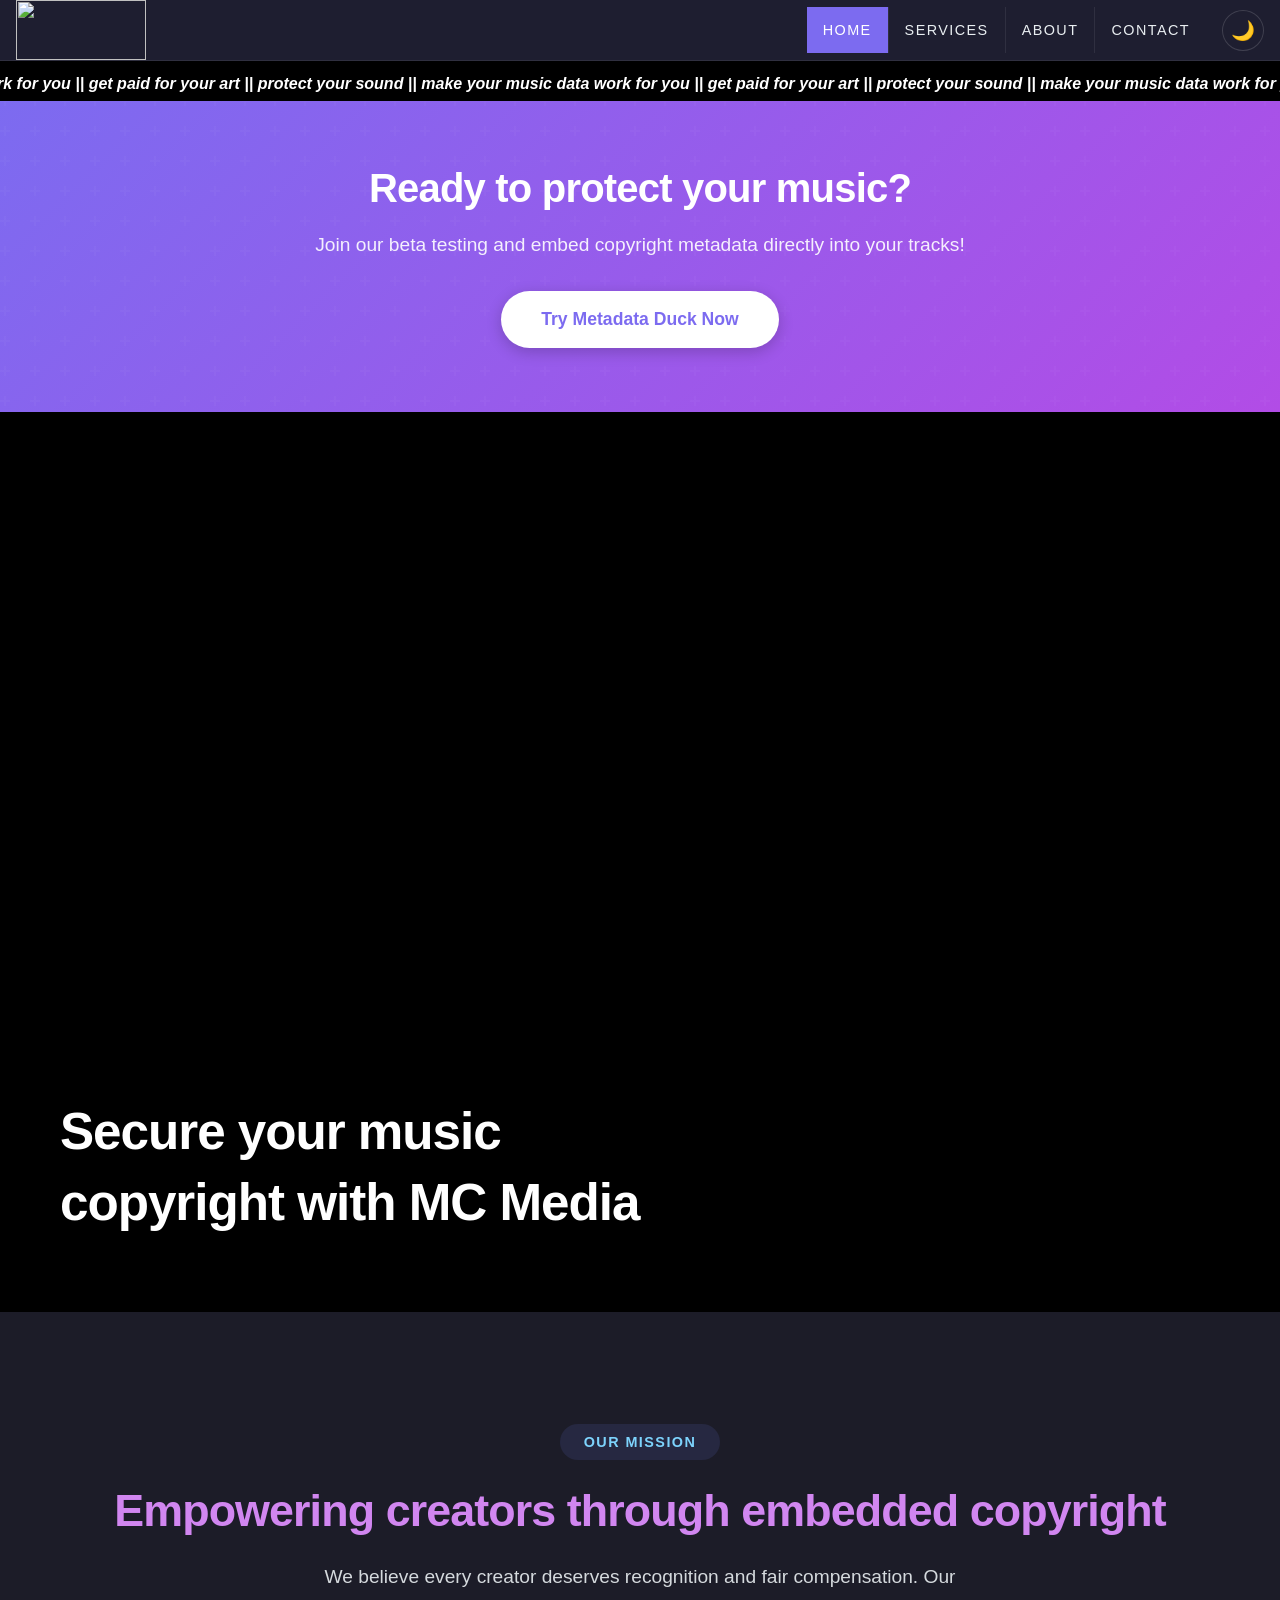
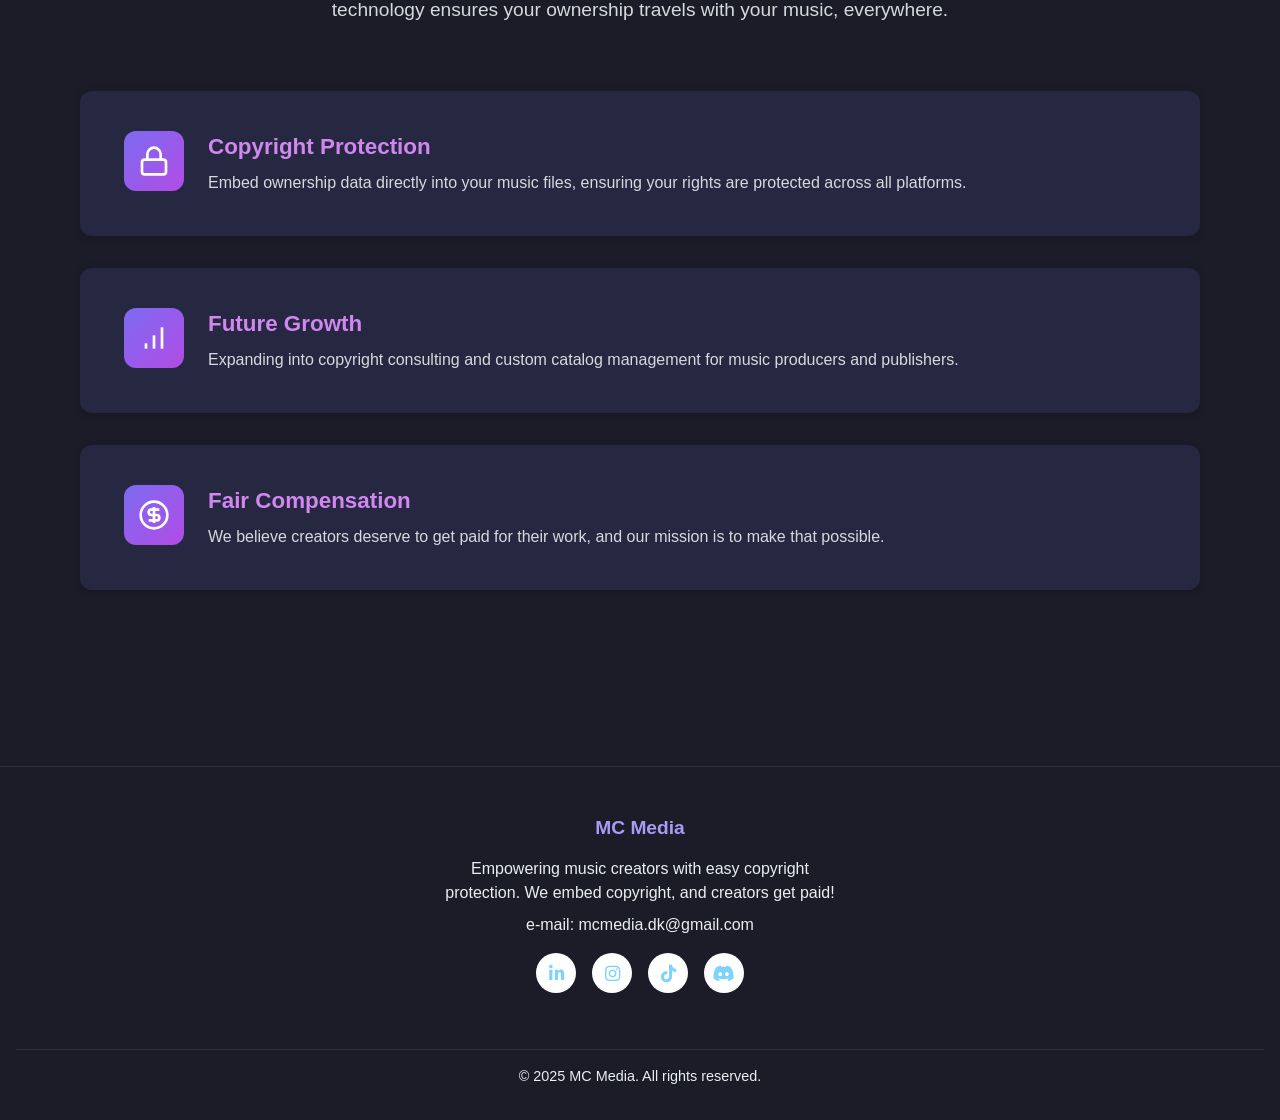
==== commit ba5fba5e: "Update index.html social media links updated" ====
--- a/index.html
+++ b/index.html
@@ -271,8 +271,10 @@
                     <p>Empowering music creators with easy copyright protection. We embed copyright, and creators get paid!</p>
                     <p>e-mail: mcmedia.dk@gmail.com</p>
                     <div class="social-links">
-                        <a href="https://www.linkedin.com/company/mcmedia-dk/posts/?feedView=all" target="_blank" aria-label="LinkedIn">in</a>
-                        <a href="https://www.instagram.com/musicrightscl" target="_blank" aria-label="Instagram">📷</a>
+                        <a href="https://www.linkedin.com/company/mcmedia-dk/" target="_blank" aria-label="LinkedIn"><i class="fab fa-linkedin-in"></i></a>
+                        <a href="https://www.instagram.com/mcmedia.tech/" target="_blank" aria-label="Instagram"><i class="fab fa-instagram"></i></a>
+                        <a href="https://www.tiktok.com/@mcmedia.tech" target="_blank" aria-label="TikTok"><i class="fab fa-tiktok"></i></a>
+                        <a href="https://discord.com/invite/vQxmVcc42X" target="_blank" aria-label="Discord"><i class="fab fa-discord"></i></a>
                     </div>
                 </div>
                 <div class="footer-bottom">
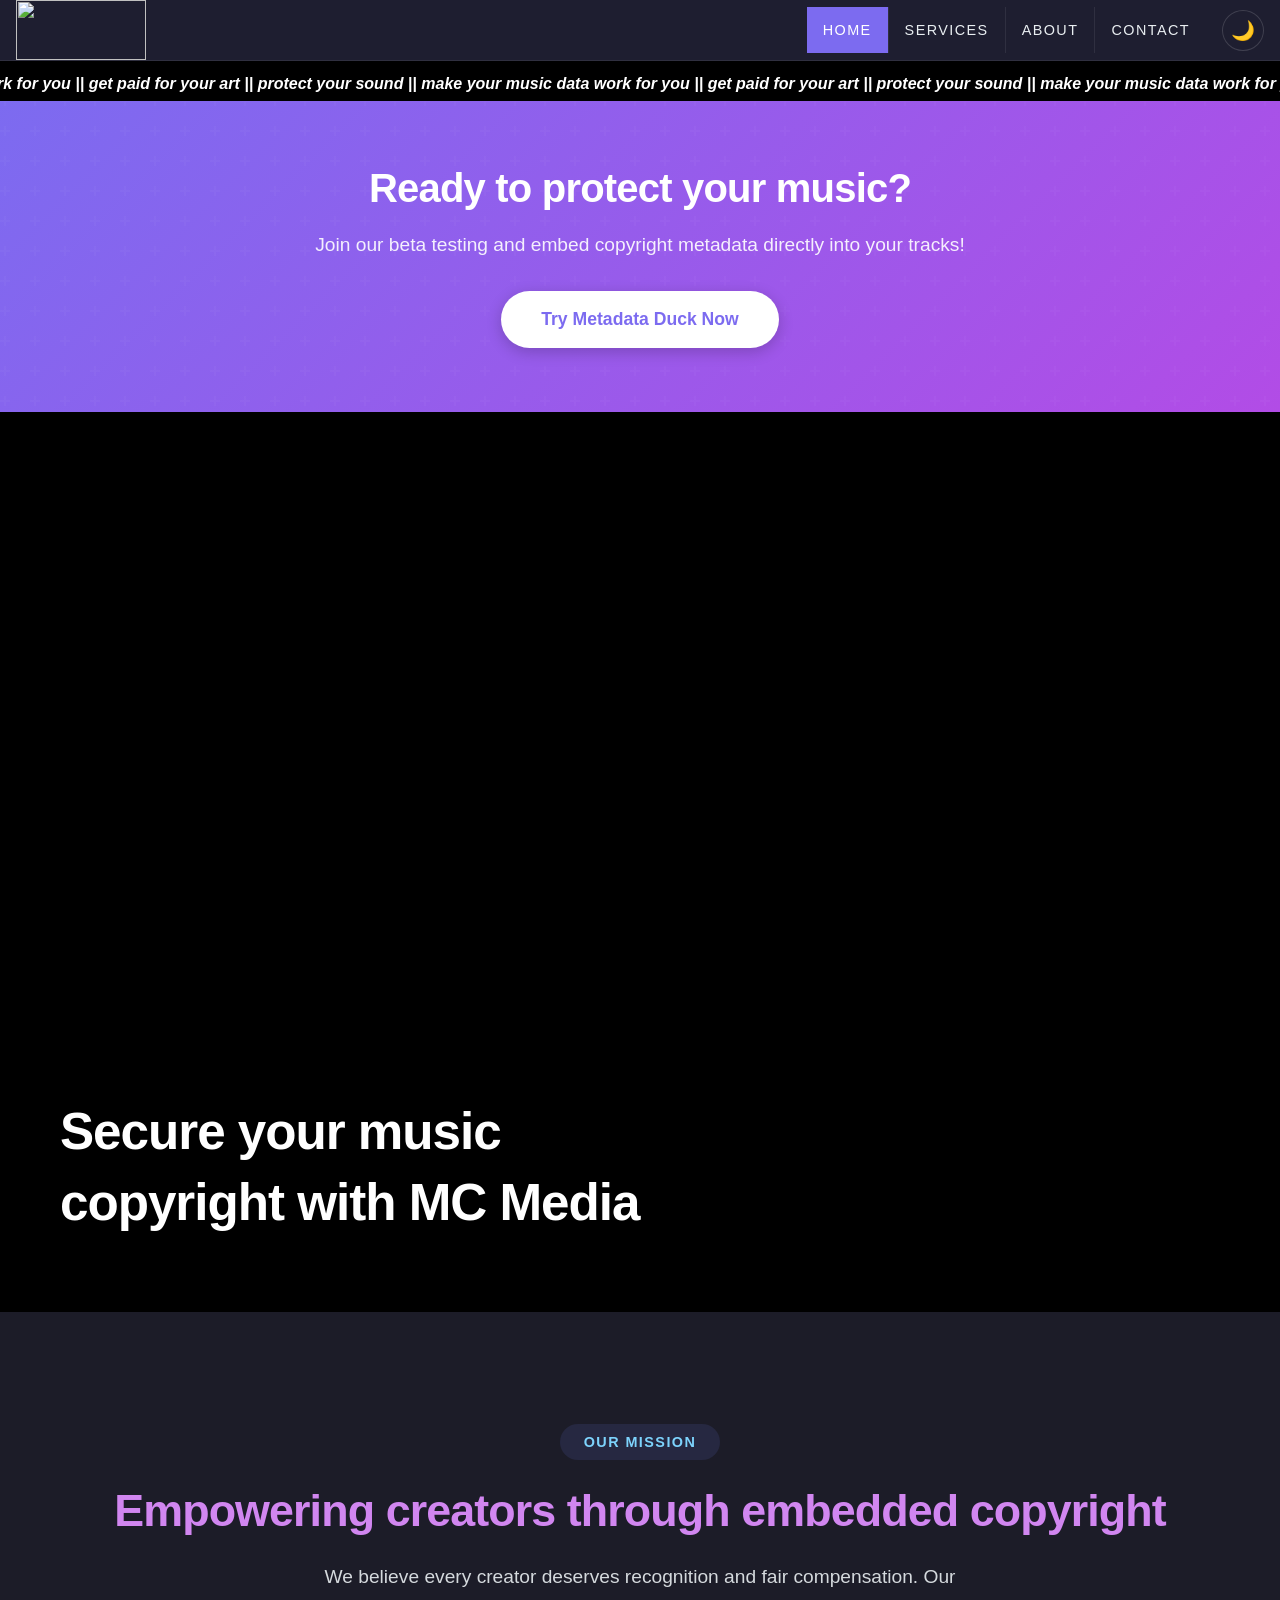
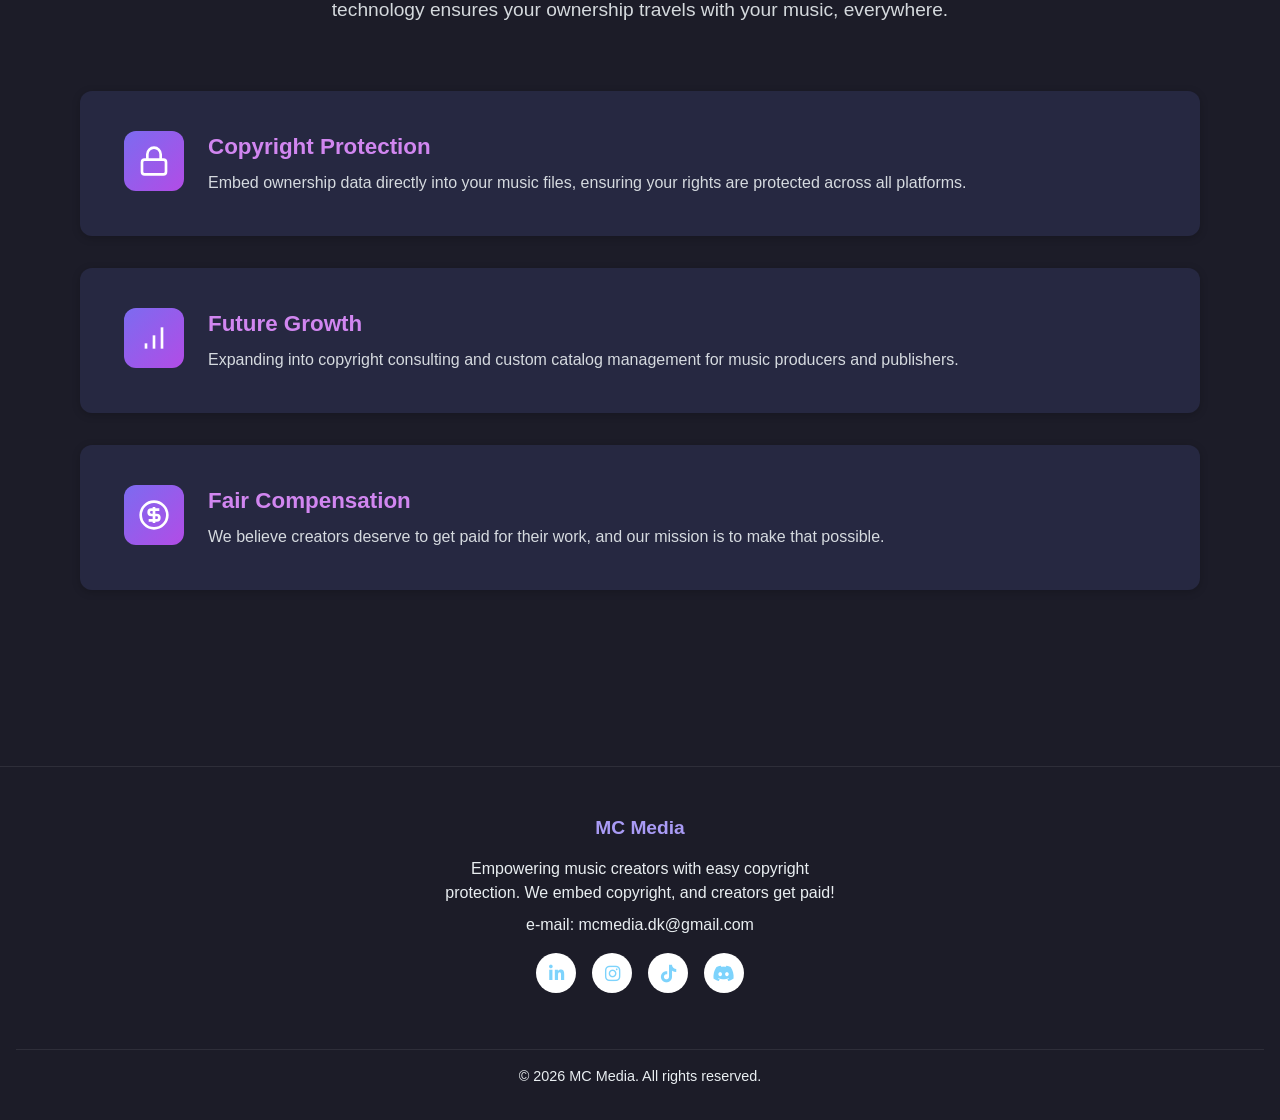
==== commit 18803e8f: "Update index.html updated year" ====
--- a/index.html
+++ b/index.html
@@ -278,7 +278,7 @@
                     </div>
                 </div>
                 <div class="footer-bottom">
-                    <p>&copy; 2025 MC Media. All rights reserved.</p>
+                    <p>&copy; 2026 MC Media. All rights reserved.</p>
                 </div>
             </div>
         </div>
